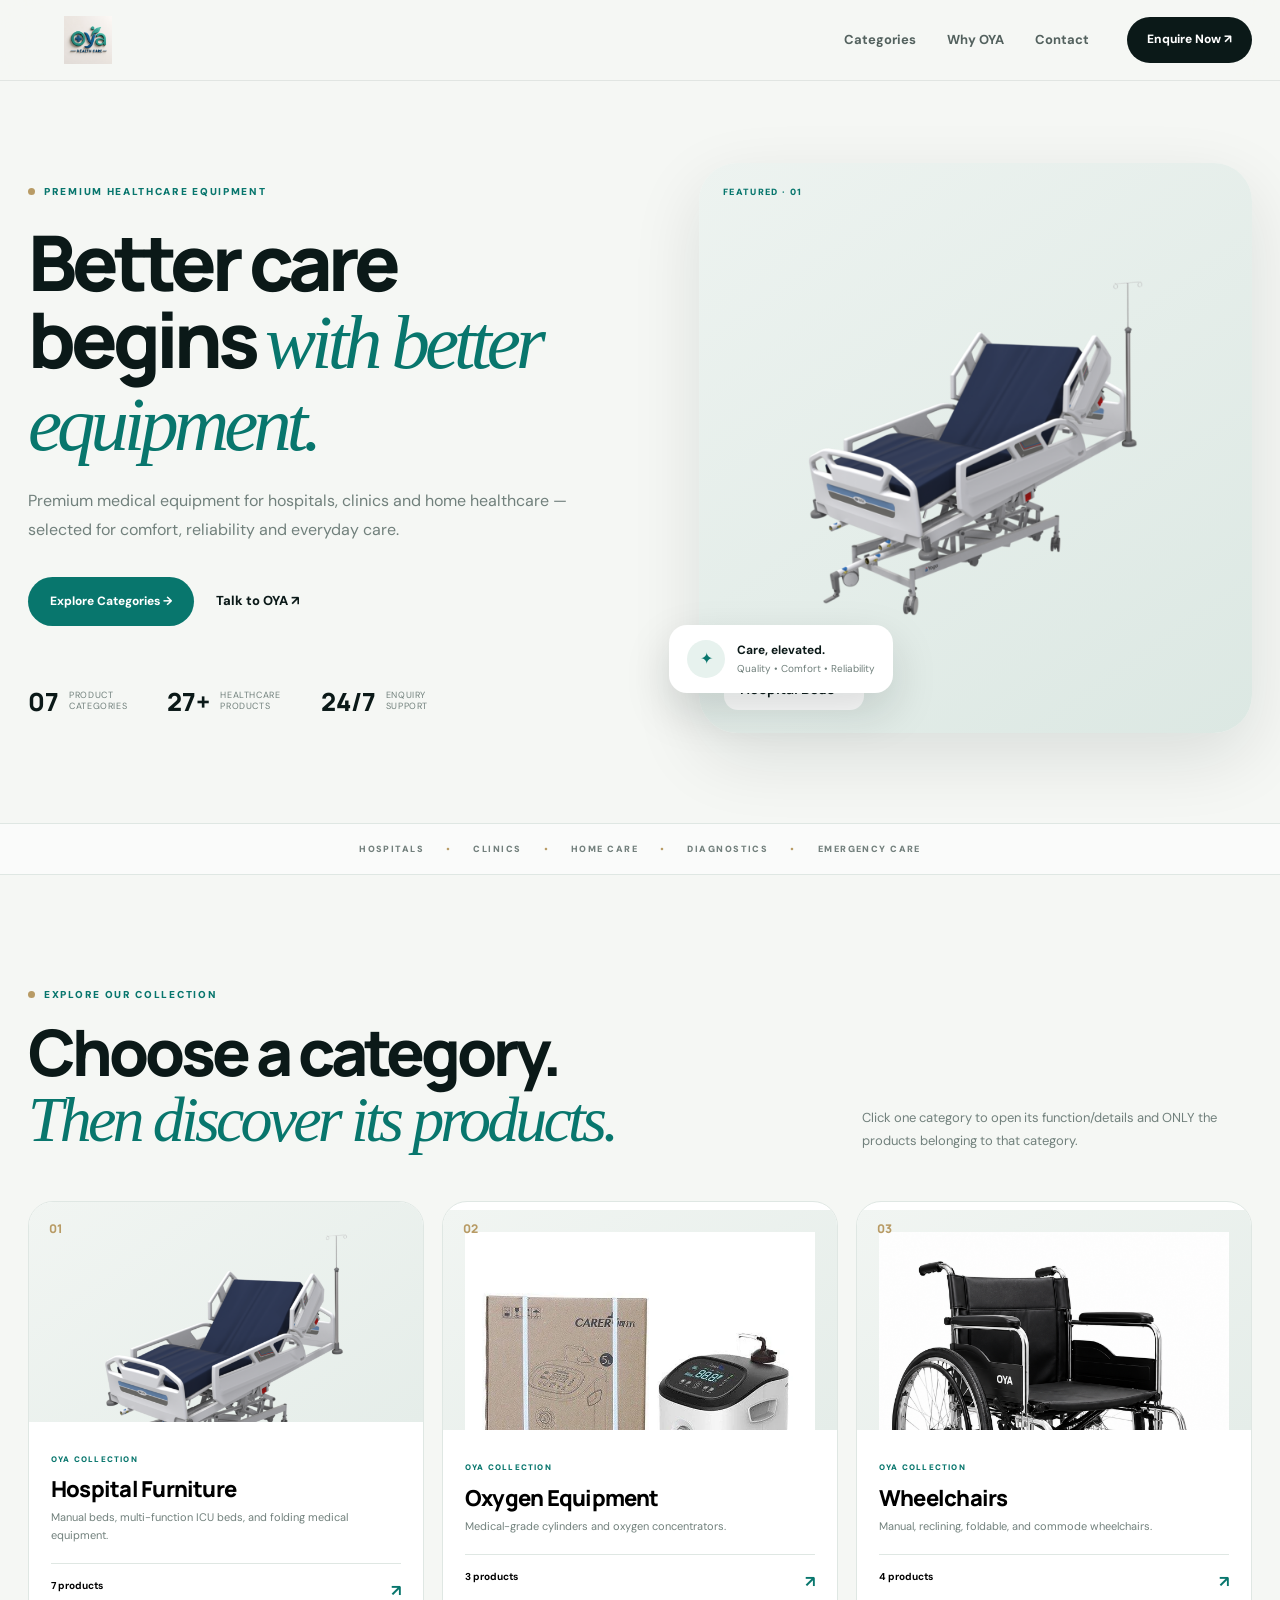
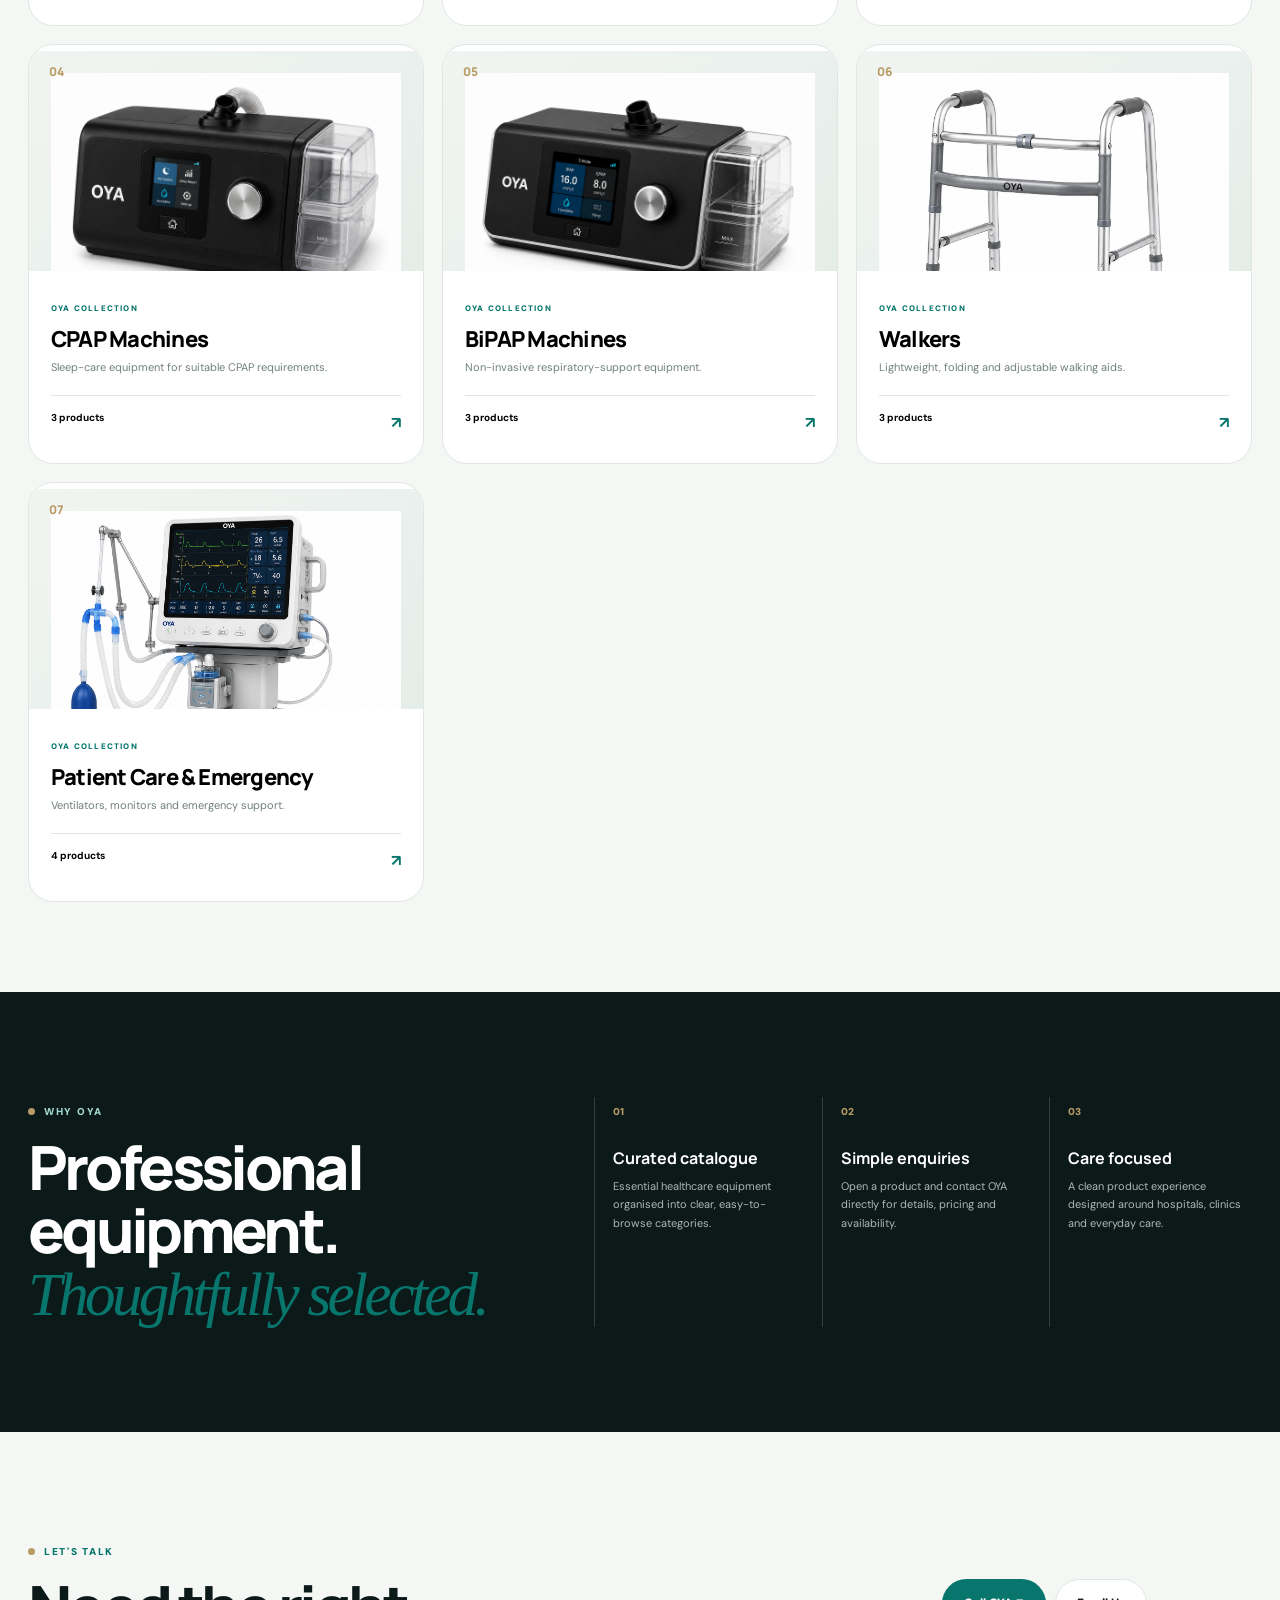
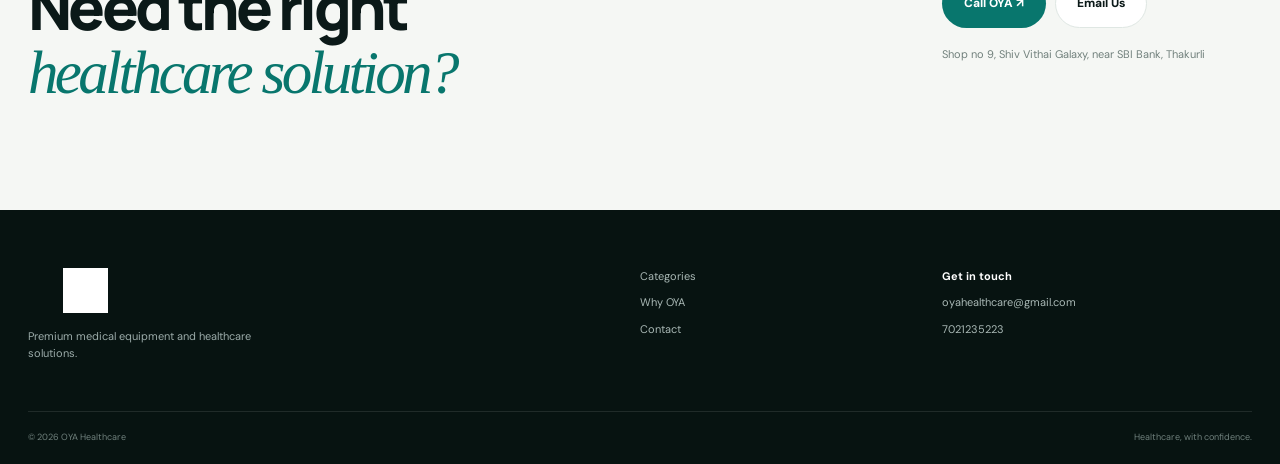
==== catlogue web/index.html @ 849e1724 "Add files via upload" ====
<!DOCTYPE html>
<html lang="en">
<head>
<meta charset="UTF-8">
<meta name="viewport" content="width=device-width, initial-scale=1.0">
<title>OYA Healthcare | Premium Healthcare Equipment</title>
<link rel="preconnect" href="https://fonts.googleapis.com">
<link rel="preconnect" href="https://fonts.gstatic.com" crossorigin>
<link href="https://fonts.googleapis.com/css2?family=DM+Sans:wght@400;500;600;700&family=Manrope:wght@500;600;700;800&display=swap" rel="stylesheet">
<link rel="stylesheet" href="style.css">
</head>
<body>

<header class="site-header">
  <div class="nav-wrap">
    <a href="#top" class="brand"><img src="images/logo (2).png" alt="OYA Healthcare"></a>
    <nav class="nav-links">
      <a href="#categories">Categories</a>
      <a href="#about">Why OYA</a>
      <a href="#contact">Contact</a>
    </nav>
    <a href="#contact" class="nav-cta">Enquire Now ↗</a>
    <button class="menu-btn" type="button" aria-label="Open menu">☰</button>
  </div>
</header>

<main id="top">

<section class="hero">
  <div class="hero-copy">
    <span class="eyebrow"><i></i> PREMIUM HEALTHCARE EQUIPMENT</span>
    <h1>Better care begins <em>with better equipment.</em></h1>
    <p>Premium medical equipment for hospitals, clinics and home healthcare — selected for comfort, reliability and everyday care.</p>
    <div class="hero-actions">
      <a href="#categories" class="primary-btn">Explore Categories →</a>
      <a href="#contact" class="text-btn">Talk to OYA ↗</a>
    </div>
    <div class="hero-stats">
      <div><strong>07</strong><span>Product<br>categories</span></div>
      <div><strong>27+</strong><span>Healthcare<br>products</span></div>
      <div><strong>24/7</strong><span>Enquiry<br>support</span></div>
    </div>
  </div>

  <div class="hero-visual">
    <div class="hero-image-frame">
      <span class="hero-label">FEATURED · 01</span>
      <img src="images/hospitalbed.webp" alt="Hospital Bed">
      <div class="hero-caption"><small>FEATURED COLLECTION</small><strong>Hospital Beds</strong></div>
    </div>
    <div class="floating-card"><span>✦</span><div><strong>Care, elevated.</strong><small>Quality • Comfort • Reliability</small></div></div>
  </div>
</section>

<section class="category-strip">
  <span>HOSPITALS</span><i>•</i><span>CLINICS</span><i>•</i><span>HOME CARE</span><i>•</i><span>DIAGNOSTICS</span><i>•</i><span>EMERGENCY CARE</span>
</section>

<section class="catalogue" id="categories">
  <div class="section-heading">
    <div>
      <span class="eyebrow"><i></i> EXPLORE OUR COLLECTION</span>
      <h2>Choose a category.<br><em>Then discover its products.</em></h2>
    </div>
    <p id="categoryInstruction">Click one category to open its function/details and ONLY the products belonging to that category.</p>
  </div>

  <div class="category-grid" id="categoryGrid">
    
      <button class="category-card" type="button" data-category="hospital-furniture">
        <span class="category-number">01</span>
        <div class="category-image"><img src="images/hospitalbed.webp" alt="Hospital Furniture"></div>
        <div class="category-body">
          <span>OYA COLLECTION</span>
          <h3>Hospital Furniture</h3>
          <p>Manual beds, multi-function ICU beds,
                and folding medical equipment.</p>
          <strong>7 products <b>↗</b></strong>
        </div>
      </button>
    
      <button class="category-card" type="button" data-category="oxygen-equipment">
        <span class="category-number">02</span>
        <div class="category-image"><img src="images/concentrator.webp" alt="Oxygen Equipment"></div>
        <div class="category-body">
          <span>OYA COLLECTION</span>
          <h3>Oxygen Equipment</h3>
          <p>Medical-grade cylinders and
                oxygen concentrators.</p>
          <strong>3 products <b>↗</b></strong>
        </div>
      </button>
    
      <button class="category-card" type="button" data-category="wheelchairs">
        <span class="category-number">03</span>
        <div class="category-image"><img src="images/w1.png" alt="Wheelchairs"></div>
        <div class="category-body">
          <span>OYA COLLECTION</span>
          <h3>Wheelchairs</h3>
          <p>Manual, reclining, foldable,
                and commode wheelchairs.</p>
          <strong>4 products <b>↗</b></strong>
        </div>
      </button>
    
      <button class="category-card" type="button" data-category="cpap-machines">
        <span class="category-number">04</span>
        <div class="category-image"><img src="images/c1.png" alt="CPAP Machines"></div>
        <div class="category-body">
          <span>OYA COLLECTION</span>
          <h3>CPAP Machines</h3>
          <p>Sleep-care equipment for
                suitable CPAP requirements.</p>
          <strong>3 products <b>↗</b></strong>
        </div>
      </button>
    
      <button class="category-card" type="button" data-category="bipap-machines">
        <span class="category-number">05</span>
        <div class="category-image"><img src="images/b1.png" alt="BiPAP Machines"></div>
        <div class="category-body">
          <span>OYA COLLECTION</span>
          <h3>BiPAP Machines</h3>
          <p>Non-invasive respiratory-support
                equipment.</p>
          <strong>3 products <b>↗</b></strong>
        </div>
      </button>
    
      <button class="category-card" type="button" data-category="walkers">
        <span class="category-number">06</span>
        <div class="category-image"><img src="images/wl1.png" alt="Walkers"></div>
        <div class="category-body">
          <span>OYA COLLECTION</span>
          <h3>Walkers</h3>
          <p>Lightweight, folding and
                adjustable walking aids.</p>
          <strong>3 products <b>↗</b></strong>
        </div>
      </button>
    
      <button class="category-card" type="button" data-category="patient-care">
        <span class="category-number">07</span>
        <div class="category-image"><img src="images/venti.png" alt="Patient Care & Emergency"></div>
        <div class="category-body">
          <span>OYA COLLECTION</span>
          <h3>Patient Care & Emergency</h3>
          <p>Ventilators, monitors and
                emergency support.</p>
          <strong>4 products <b>↗</b></strong>
        </div>
      </button>
    
  </div>
</section>

<section class="products-section" id="products">
  <div class="selected-header">
    <div>
      <span class="eyebrow"><i></i> SELECTED CATEGORY</span>
      <h2 id="selectedTitle">Category</h2>
      <p id="selectedDescription">Category description.</p>
    </div>
    <button id="backCategories" class="back-categories" type="button">← All Categories</button>
  </div>

  <div class="products-heading">
    <span>PRODUCTS IN THIS CATEGORY</span>
    <small id="productCount"></small>
  </div>

  <div id="productArea">
    <section class="category-block" id="hospital-furniture">
<div class="category-header">
<div class="category-number">
            01
        </div>
<div class="category-copy">
<span>
                HOSPITAL FURNITURE
            </span>
<h3>
                Hospital Furniture
            </h3>
<p>
                Manual beds, multi-function ICU beds,
                and folding medical equipment.
            </p>
</div>
<div class="category-image">
<img alt="Hospital Furniture" src="images/hospitalbed.webp"/>
</div>
</div>
<div class="product-grid">
<!-- Manual Hospital Bed -->
<article class="product-card product-clickable" role="button" tabindex="0">
<div class="product-image">
<img alt="Manual Hospital Bed" src="images/hospitalbed.webp"/>
</div>
<div class="product-info">
<span>
                    Hospital Furniture
                </span>
<h4>
                    Manual Hospital Bed
                </h4>
</div>
</article>
<!-- Semi Fowler -->
<article class="product-card product-clickable" role="button" tabindex="0">
<div class="product-image">
<img alt="Semi-Fowler Bed" src="images/semi bed.png"/>
</div>
<div class="product-info">
<span>
                    Hospital Furniture
                </span>
<h4>
                    Semi-Fowler Bed
                </h4>
</div>
</article>
<!-- Fowler -->
<article class="product-card product-clickable" role="button" tabindex="0">
<div class="product-image">
<img alt="Fowler Hospital Bed" src="images/fowlerbed.png"/>
</div>
<div class="product-info">
<span>
                    Hospital Furniture
                </span>
<h4>
                    Fowler Hospital Bed
                </h4>
</div>
</article>
<!-- 2 Function -->
<article class="product-card product-clickable" role="button" tabindex="0">
<div class="product-image">
<img alt="2 Function Hospital Bed" src="images/2fbed.png"/>
</div>
<div class="product-info">
<span>
                    Hospital Furniture
                </span>
<h4>
                    2-Function Hospital Bed
                </h4>
</div>
</article>
<!-- 3 Function -->
<article class="product-card product-clickable" role="button" tabindex="0">
<div class="product-image">
<img alt="3 Function Hospital Bed" src="images/3fbed.png"/>
</div>
<div class="product-info">
<span>
                    Hospital Furniture
                </span>
<h4>
                    3-Function Hospital Bed
                </h4>
</div>
</article>
<!-- 4 Function -->
<article class="product-card product-clickable" role="button" tabindex="0">
<div class="product-image">
<img alt="4 Function Hospital Bed" src="images/4fbed.png"/>
</div>
<div class="product-info">
<span>
                    Hospital Furniture
                </span>
<h4>
                    4-Function Hospital Bed
                </h4>
</div>
</article>
<!-- Folding -->
<article class="product-card product-clickable" role="button" tabindex="0">
<div class="product-image">
<img alt="Folding Hospital Bed" src="images/foldingbed.png"/>
</div>
<div class="product-info">
<span>
                    Hospital Furniture
                </span>
<h4>
                    Folding Hospital Bed
                </h4>
</div>
</article>
</div>
</section>
<section class="category-block" id="oxygen-equipment">
<div class="category-header">
<div class="category-number">
            02
        </div>
<div class="category-copy">
<span>
                RESPIRATORY CARE
            </span>
<h3>
                Oxygen Equipment
            </h3>
<p>
                Medical-grade cylinders and
                oxygen concentrators.
            </p>
</div>
<div class="category-image">
<img alt="Oxygen Equipment" src="images/concentrator.webp"/>
</div>
</div>
<div class="product-grid">
<article class="product-card product-clickable" role="button" tabindex="0">
<div class="product-image">
<img alt="Oxygen Cylinder 5Ltr" src="images/oxy5ltr.png"/>
</div>
<div class="product-info">
<span>
                    Oxygen
                </span>
<h4>
                    Oxygen Cylinder "5Ltr"
                </h4>
</div>
</article>
<article class="product-card product-clickable" role="button" tabindex="0">
<div class="product-image">
<img alt="Oxygen Cylinder 10Ltr" src="images/oxy10ltr.png"/>
</div>
<div class="product-info">
<span>
                    Oxygen
                </span>
<h4>
                    Oxygen Cylinder "10Ltr"
                </h4>
</div>
</article>
<article class="product-card product-clickable" role="button" tabindex="0">
<div class="product-image">
<img alt="Oxygen Concentrator" src="images/concentrator.webp"/>
</div>
<div class="product-info">
<span>
                    Oxygen
                </span>
<h4>
                    Oxygen Concentrator
                </h4>
</div>
</article>
</div>
</section>
<section class="category-block" id="wheelchairs">
<div class="category-header">
<div class="category-number">
            03
        </div>
<div class="category-copy">
<span>
                MOBILITY
            </span>
<h3>
                Wheelchairs
            </h3>
<p>
                Manual, reclining, foldable,
                and commode wheelchairs.
            </p>
</div>
<div class="category-image">
<img alt="Wheelchairs" src="images/w1.png"/>
</div>
</div>
<div class="product-grid">
<article class="product-card product-clickable" role="button" tabindex="0">
<div class="product-image">
<img alt="Standard Manual Wheelchair" src="images/w1.png"/>
</div>
<div class="product-info">
<span>
                    Wheelchair
                </span>
<h4>
                    Standard Manual Wheelchair
                </h4>
</div>
</article>
<article class="product-card product-clickable" role="button" tabindex="0">
<div class="product-image">
<img alt="Folding Wheelchair" src="images/w2.png"/>
</div>
<div class="product-info">
<span>
                    Wheelchair
                </span>
<h4>
                    Folding Wheelchair
                </h4>
</div>
</article>
<article class="product-card product-clickable" role="button" tabindex="0">
<div class="product-image">
<img alt="Commode Wheelchair" src="images/w3.png"/>
</div>
<div class="product-info">
<span>
                    Wheelchair
                </span>
<h4>
                    Commode Wheelchair
                </h4>
</div>
</article>
<article class="product-card product-clickable" role="button" tabindex="0">
<div class="product-image">
<img alt="Reclining Wheelchair" src="images/w4.png"/>
</div>
<div class="product-info">
<span>
                    Wheelchair
                </span>
<h4>
                    Reclining Wheelchair
                </h4>
</div>
</article>
</div>
</section>
<section class="category-block" id="cpap-machines">
<div class="category-header">
<div class="category-number">
            04
        </div>
<div class="category-copy">
<span>
                SLEEP CARE
            </span>
<h3>
                CPAP Machines
            </h3>
<p>
                Sleep-care equipment for
                suitable CPAP requirements.
            </p>
</div>
<div class="category-image">
<img alt="CPAP Machines" src="images/c1.png"/>
</div>
</div>
<div class="product-grid">
<article class="product-card product-clickable" role="button" tabindex="0">
<div class="product-image">
<img alt="Standard CPAP Machine" src="images/c1.png"/>
</div>
<div class="product-info">
<span>
                    CPAP
                </span>
<h4>
                    Standard CPAP Machine
                </h4>
</div>
</article>
<article class="product-card product-clickable" role="button" tabindex="0">
<div class="product-image">
<img alt="Auto CPAP Machine" src="images/c2.png"/>
</div>
<div class="product-info">
<span>
                    CPAP
                </span>
<h4>
                    Auto CPAP (APAP) Machine
                </h4>
</div>
</article>
<article class="product-card product-clickable" role="button" tabindex="0">
<div class="product-image">
<img alt="Portable CPAP Machine" src="images/c3.png"/>
</div>
<div class="product-info">
<span>
                    CPAP
                </span>
<h4>
                    Portable CPAP Machine
                </h4>
</div>
</article>
</div>
</section>
<section class="category-block" id="bipap-machines">
<div class="category-header">
<div class="category-number">
            05
        </div>
<div class="category-copy">
<span>
                RESPIRATORY SUPPORT
            </span>
<h3>
                BiPAP Machines
            </h3>
<p>
                Non-invasive respiratory-support
                equipment.
            </p>
</div>
<div class="category-image">
<img alt="BiPAP Machines" src="images/b1.png"/>
</div>
</div>
<div class="product-grid">
<article class="product-card product-clickable" role="button" tabindex="0">
<div class="product-image">
<img alt="Standard BiPAP Machine" src="images/b1.png"/>
</div>
<div class="product-info">
<span>
                    BiPAP
                </span>
<h4>
                    Standard BiPAP Machine
                </h4>
</div>
</article>
<article class="product-card product-clickable" role="button" tabindex="0">
<div class="product-image">
<img alt="Portable BiPAP Machine" src="images/b2.png"/>
</div>
<div class="product-info">
<span>
                    BiPAP
                </span>
<h4>
                    Portable BiPAP Machine
                </h4>
</div>
</article>
<article class="product-card product-clickable" role="button" tabindex="0">
<div class="product-image">
<img alt="Auto BiPAP Machine" src="images/b1.png"/>
</div>
<div class="product-info">
<span>
                    BiPAP
                </span>
<h4>
                    Auto BiPAP Machine
                </h4>
</div>
</article>
</div>
</section>
<section class="category-block" id="walkers">
<div class="category-header">
<div class="category-number">
            06
        </div>
<div class="category-copy">
<span>
                MOBILITY AIDS
            </span>
<h3>
                Walkers
            </h3>
<p>
                Lightweight, folding and
                adjustable walking aids.
            </p>
</div>
<div class="category-image">
<img alt="Walkers" src="images/wl1.png"/>
</div>
</div>
<div class="product-grid">
<article class="product-card product-clickable" role="button" tabindex="0">
<div class="product-image">
<img alt="Standard Walker" src="images/wl1.png"/>
</div>
<div class="product-info">
<span>
                    Mobility Aids
                </span>
<h4>
                    Standard Walker
                </h4>
</div>
</article>
<article class="product-card product-clickable" role="button" tabindex="0">
<div class="product-image">
<img alt="Folding Walker" src="images/wl2.png"/>
</div>
<div class="product-info">
<span>
                    Mobility Aids
                </span>
<h4>
                    Folding Walker
                </h4>
</div>
</article>
<article class="product-card product-clickable" role="button" tabindex="0">
<div class="product-image">
<img alt="Adjustable Walker" src="images/wl3.png"/>
</div>
<div class="product-info">
<span>
                    Mobility Aids
                </span>
<h4>
                    Adjustable Walker
                </h4>
</div>
</article>
</div>
</section>
<section class="category-block" id="patient-care">
<div class="category-header">
<div class="category-number">
            07
        </div>
<div class="category-copy">
<span>
                CRITICAL &amp; EMERGENCY CARE
            </span>
<h3>
                Patient Care &amp; Emergency
            </h3>
<p>
                Ventilators, monitors and
                emergency support.
            </p>
</div>
<div class="category-image">
<img alt="Patient Care" src="images/venti.png"/>
</div>
</div>
<div class="product-grid">
<article class="product-card product-clickable" role="button" tabindex="0">
<div class="product-image">
<img alt="ICU Ventilator" src="images/venti.png"/>
</div>
<div class="product-info">
<span>
                    Critical Care
                </span>
<h4>
                    ICU Ventilator
                </h4>
</div>
</article>
<article class="product-card product-clickable" role="button" tabindex="0">
<div class="product-image">
<img alt="Patient Monitor" src="images/pm.png"/>
</div>
<div class="product-info">
<span>
                    Monitoring
                </span>
<h4>
                    Patient Monitor
                </h4>
</div>
</article>
<article class="product-card product-clickable" role="button" tabindex="0">
<div class="product-image">
<img alt="Pulse Oximeter" src="images/pu.png"/>
</div>
<div class="product-info">
<span>
                    Diagnostics
                </span>
<h4>
                    Pulse Oximeter
                </h4>
</div>
</article>
<article class="product-card product-clickable" role="button" tabindex="0">
<div class="product-image">
<img alt="Ambulance Service" src="images/amb.png"/>
</div>
<div class="product-info">
<span>
                    Emergency
                </span>
<h4>
                    Ambulance Service (24/7)
                </h4>
</div>
</article>
</div>
</section>
  </div>
</section>

<section class="trust-section" id="about">
  <div>
    <span class="eyebrow"><i></i> WHY OYA</span>
    <h2>Professional equipment.<br><em>Thoughtfully selected.</em></h2>
  </div>
  <div class="trust-grid">
    <div><span>01</span><h3>Curated catalogue</h3><p>Essential healthcare equipment organised into clear, easy-to-browse categories.</p></div>
    <div><span>02</span><h3>Simple enquiries</h3><p>Open a product and contact OYA directly for details, pricing and availability.</p></div>
    <div><span>03</span><h3>Care focused</h3><p>A clean product experience designed around hospitals, clinics and everyday care.</p></div>
  </div>
</section>

<section class="contact-banner" id="contact">
  <div>
    <span class="eyebrow"><i></i> LET'S TALK</span>
    <h2>Need the right<br><em>healthcare solution?</em></h2>
  </div>
  <div class="contact-actions">
    <a href="tel:7021235223" class="primary-btn">Call OYA ↗</a>
    <a href="mailto:oyahealthcare@gmail.com" class="secondary-btn">Email Us</a>
    <p>Shop no 9, Shiv Vithai Galaxy, near SBI Bank, Thakurli</p>
  </div>
</section>

</main>


<!-- CATEGORY POPUP -->
<div class="category-modal" id="categoryModal" aria-hidden="true">
  <div class="category-modal-box">
    <button class="category-modal-close" id="categoryModalClose" type="button" aria-label="Close">×</button>
    <div class="category-modal-header">
      <span class="eyebrow"><i></i> OYA COLLECTION</span>
      <h2 id="categoryModalTitle">Category</h2>
      <p id="categoryModalDescription">Explore our products.</p>
    </div>
    <div class="category-modal-products" id="categoryModalProducts"></div>
    <div class="category-modal-footer">
      <button id="categoryModalBack" type="button">← Back to Categories</button>
    </div>
  </div>
</div>

<div class="product-modal" id="productModal" aria-hidden="true">
  <div class="modal-box">
    <button class="modal-close" id="modalClose" type="button" aria-label="Close">×</button>
    <div class="modal-grid">
      <div class="modal-image"><img id="modalImage" src="" alt=""></div>
      <div class="modal-details">
        <span id="modalCategory"></span>
        <h2 id="modalTitle"></h2>
        <p id="modalDescription"></p>
        <div class="modal-features">
          <div>✓ Quality healthcare equipment</div>
          <div>✓ Suitable for professional & home care</div>
          <div>✓ Contact OYA for pricing & availability</div>
        </div>
        <div class="modal-actions">
          <a href="tel:7021235223" class="modal-enquiry">Enquire Now ↗</a>
          <a id="whatsappBtn" href="#" target="_blank" rel="noopener" class="modal-whatsapp">WhatsApp</a>
        </div>
      </div>
    </div>
  </div>
</div>

<footer class="footer">
  <div class="footer-top">
    <div class="footer-brand">
      <img src="images/logo (2).png" alt="OYA Healthcare">
      <p>Premium medical equipment and healthcare solutions.</p>
    </div>
    <div class="footer-links"><a href="#categories">Categories</a><a href="#about">Why OYA</a><a href="#contact">Contact</a></div>
    <div class="footer-contact"><strong>Get in touch</strong><a href="mailto:oyahealthcare@gmail.com">oyahealthcare@gmail.com</a><a href="tel:7021235223">7021235223</a></div>
  </div>
  <div class="footer-bottom"><span>© 2026 OYA Healthcare</span><span>Healthcare, with confidence.</span></div>
</footer>

<script src="script.js"></script>
</body>
</html>
---- catlogue web/style.css ----
/* =========================================================
   OYA HEALTHCARE — PREMIUM WEBSITE
   TWO-LEVEL CATEGORY POPUP
   EXISTING IMAGE FILENAMES PRESERVED
========================================================= */


/* =========================================================
   ROOT
========================================================= */

:root{
  --ink:#0b1918;
  --muted:#71807c;
  --cream:#f5f7f4;
  --white:#fff;
  --line:#dfe7e3;
  --green:#08766d;
  --green2:#04564f;
  --mint:#e7f2ee;
  --gold:#b89b65;
  --shadow:0 24px 70px rgba(11,25,24,.11);
}


/* =========================================================
   RESET
========================================================= */

*{
  margin:0;
  padding:0;
  box-sizing:border-box;
}

html{
  scroll-behavior:smooth;
}

body{
  background:var(--cream);
  color:var(--ink);
  font-family:"DM Sans",Arial,sans-serif;
  line-height:1.6;
  overflow-x:hidden;
}

body.modal-open{
  overflow:hidden;
}

a{
  text-decoration:none;
  color:inherit;
}

button{
  font:inherit;
}

img{
  display:block;
  max-width:100%;
}


/* =========================================================
   NAVIGATION
========================================================= */

.site-header{
  position:sticky;
  top:0;
  z-index:1000;
  background:rgba(245,247,244,.92);
  backdrop-filter:blur(18px);
  border-bottom:1px solid rgba(11,25,24,.08);
}

.nav-wrap{
  max-width:1280px;
  height:80px;
  margin:auto;
  padding:0 28px;
  display:flex;
  align-items:center;
  gap:38px;
}

.brand img{
  width:120px;
  height:48px;
  object-fit:contain;
}

.nav-links{
  display:flex;
  gap:31px;
  margin-left:auto;
}

.nav-links a{
  font-size:13px;
  font-weight:700;
  color:#53615e;
  transition:.2s;
}

.nav-links a:hover{
  color:var(--green);
}

.nav-cta{
  padding:13px 20px;
  border-radius:999px;
  background:var(--ink);
  color:#fff;
  font-size:12px;
  font-weight:800;
}

.menu-btn{
  display:none;
  border:0;
  background:none;
  font-size:25px;
  cursor:pointer;
}


/* =========================================================
   COMMON
========================================================= */

.eyebrow{
  display:inline-flex;
  align-items:center;
  gap:9px;
  color:var(--green);
  font-size:10px;
  font-weight:900;
  letter-spacing:.17em;
}

.eyebrow i{
  width:7px;
  height:7px;
  border-radius:50%;
  background:var(--gold);
}


/* =========================================================
   HERO
========================================================= */

.hero{
  max-width:1280px;
  min-height:700px;
  margin:auto;
  padding:82px 28px 90px;
  display:grid;
  grid-template-columns:1fr .92fr;
  gap:70px;
  align-items:center;
}

.hero h1{
  font:800 clamp(50px,6vw,80px)/1.01 Manrope;
  letter-spacing:-.065em;
  margin:20px 0 24px;
  max-width:720px;
}

.hero h1 em,
.section-heading h2 em,
.trust-section h2 em,
.contact-banner h2 em{
  font-family:Georgia,serif;
  color:var(--green);
  font-weight:400;
}

.hero-copy>p{
  max-width:570px;
  color:var(--muted);
  font-size:16px;
  line-height:1.8;
}

.hero-actions{
  display:flex;
  gap:22px;
  align-items:center;
  margin-top:32px;
}

.primary-btn{
  display:inline-flex;
  align-items:center;
  justify-content:center;
  min-height:49px;
  padding:13px 22px;
  border-radius:999px;
  background:var(--green);
  color:#fff;
  font-size:12px;
  font-weight:800;
  transition:.25s;
}

.primary-btn:hover{
  background:var(--green2);
  transform:translateY(-2px);
}

.text-btn{
  font-size:13px;
  font-weight:800;
}

.hero-stats{
  display:flex;
  gap:40px;
  margin-top:58px;
}

.hero-stats div{
  display:flex;
  gap:10px;
  align-items:center;
}

.hero-stats strong{
  font:800 25px Manrope;
}

.hero-stats span{
  font-size:9px;
  line-height:1.25;
  color:var(--muted);
  text-transform:uppercase;
  letter-spacing:.07em;
}

.hero-visual{
  position:relative;
}

.hero-image-frame{
  height:570px;
  border-radius:38px;
  overflow:hidden;
  background:linear-gradient(145deg,#edf3f0,#dce8e3);
  box-shadow:var(--shadow);
  position:relative;
}

.hero-image-frame img{
  width:100%;
  height:100%;
  object-fit:contain;
  padding:35px;
}

.hero-label{
  position:absolute;
  top:22px;
  left:24px;
  z-index:2;
  color:var(--green);
  font-size:9px;
  font-weight:900;
  letter-spacing:.15em;
}

.hero-caption{
  position:absolute;
  bottom:23px;
  left:25px;
  background:rgba(255,255,255,.92);
  padding:12px 16px;
  border-radius:14px;
}

.hero-caption small,
.hero-caption strong{
  display:block;
}

.hero-caption small{
  font-size:8px;
  color:var(--muted);
  letter-spacing:.12em;
}

.hero-caption strong{
  font:700 14px Manrope;
}

.floating-card{
  position:absolute;
  left:-30px;
  bottom:40px;
  display:flex;
  align-items:center;
  gap:12px;
  background:#fff;
  padding:15px 18px;
  border-radius:18px;
  box-shadow:0 18px 45px rgba(11,25,24,.15);
}

.floating-card>span{
  width:38px;
  height:38px;
  display:grid;
  place-items:center;
  border-radius:50%;
  background:var(--mint);
  color:var(--green);
}

.floating-card strong,
.floating-card small{
  display:block;
}

.floating-card strong{
  font-size:12px;
}

.floating-card small{
  font-size:10px;
  color:var(--muted);
}


/* =========================================================
   CATEGORY STRIP
========================================================= */

.category-strip{
  border-top:1px solid var(--line);
  border-bottom:1px solid var(--line);
  padding:18px 28px;
  display:flex;
  justify-content:center;
  gap:22px;
  background:rgba(255,255,255,.55);
  color:#73807d;
  font-size:9px;
  font-weight:900;
  letter-spacing:.16em;
}

.category-strip i{
  color:var(--gold);
}


/* =========================================================
   CATEGORY SECTION
========================================================= */

.catalogue{
  max-width:1280px;
  margin:auto;
  padding:105px 28px 90px;
}

.section-heading{
  display:flex;
  align-items:flex-end;
  justify-content:space-between;
  gap:50px;
  margin-bottom:48px;
}

.section-heading h2{
  font:800 clamp(42px,5vw,64px)/1.02 Manrope;
  letter-spacing:-.06em;
  margin-top:13px;
}

.section-heading>p{
  max-width:390px;
  color:var(--muted);
  font-size:13px;
  line-height:1.75;
}


/* =========================================================
   CATEGORY CARDS
========================================================= */

.category-grid{
  display:grid;
  grid-template-columns:repeat(3,1fr);
  gap:18px;
}

.category-card{
  position:relative;
  overflow:hidden;
  min-height:420px;
  padding:0;
  border:1px solid var(--line);
  background:#fff;
  border-radius:25px;
  text-align:left;
  cursor:pointer;
  transition:.3s;
}

.category-card:hover{
  transform:translateY(-8px);
  box-shadow:0 25px 55px rgba(11,25,24,.12);
  border-color:rgba(8,118,109,.25);
}

.category-number{
  position:absolute;
  z-index:2;
  top:18px;
  left:20px;
  color:var(--gold);
  font:800 12px Manrope;
}

.category-image{
  height:220px;
  background:linear-gradient(145deg,#f1f5f2,#e5ede9);
  display:grid;
  place-items:center;
  overflow:hidden;
}

.category-image img{
  width:100%;
  height:100%;
  object-fit:contain;
  padding:22px;
}

.category-body{
  padding:22px;
}

.category-body>span{
  font-size:8px;
  color:var(--green);
  font-weight:900;
  letter-spacing:.15em;
}

.category-body h3{
  font:800 22px/1.15 Manrope;
  letter-spacing:-.035em;
  margin:8px 0 7px;
}

.category-body p{
  font-size:11px;
  color:var(--muted);
  line-height:1.6;
}

.category-body strong{
  display:flex;
  justify-content:space-between;
  margin-top:18px;
  padding-top:14px;
  border-top:1px solid var(--line);
  font-size:10px;
}

.category-body strong b{
  color:var(--green);
  font-size:16px;
}


/* =========================================================
   OLD CATEGORY FILTER RULES REMOVED
   CATEGORY CARDS STAY VISIBLE
========================================================= */


/* =========================================================
   OLD PRODUCT SECTION
   KEPT FOR COMPATIBILITY
========================================================= */

.products-section{
  max-width:1280px;
  margin:auto;
  padding:0 28px 110px;
  display:none;
}

.products-section.category-mode{
  display:block;
}

.selected-header{
  display:flex;
  align-items:flex-end;
  justify-content:space-between;
  gap:30px;
  padding-bottom:32px;
  border-bottom:1px solid var(--line);
  margin-bottom:20px;
}

.selected-header h2{
  font:800 clamp(36px,4vw,54px)/1.05 Manrope;
  letter-spacing:-.055em;
  margin:9px 0 6px;
}

.selected-header p{
  font-size:13px;
  color:var(--muted);
  max-width:650px;
}

.back-categories{
  border:1px solid var(--line);
  background:#fff;
  padding:12px 18px;
  border-radius:999px;
  font-size:11px;
  font-weight:800;
  cursor:pointer;
  white-space:nowrap;
}

.back-categories:hover{
  background:var(--ink);
  color:#fff;
}

.products-heading{
  display:flex;
  justify-content:space-between;
  align-items:center;
  margin:0 0 18px;
}

.products-heading span{
  color:var(--green);
  font-size:9px;
  font-weight:900;
  letter-spacing:.15em;
}

.products-heading small{
  color:var(--muted);
  font-size:10px;
}


/* =========================================================
   PRODUCT GRID
========================================================= */

.product-area .category-block{
  display:none;
}

.product-area .category-block.category-open{
  display:block;
}

.category-header{
  display:none;
}

.product-grid{
  display:grid;
  grid-template-columns:repeat(4,1fr);
  gap:16px;
}

.product-card{
  overflow:hidden;
  background:#fff;
  border:1px solid rgba(11,25,24,.08);
  border-radius:20px;
  cursor:pointer;
  transition:.3s;
}

.product-card:hover{
  transform:translateY(-6px);
  box-shadow:0 20px 45px rgba(11,25,24,.11);
}

.product-image{
  height:235px;
  display:grid;
  place-items:center;
  overflow:hidden;
  background:linear-gradient(145deg,#f3f6f4,#e8efeb);
  padding:15px;
}

.product-image img{
  width:100%;
  height:100%;
  object-fit:contain;
}

.product-info{
  padding:16px 17px 19px;
}

.product-info span{
  display:block;
  margin-bottom:5px;
  color:var(--green);
  font-size:8px;
  font-weight:900;
  text-transform:uppercase;
  letter-spacing:.12em;
}

.product-info h4{
  font:700 14px/1.35 Manrope;
}


/* =========================================================
   TRUST SECTION
========================================================= */

.trust-section{
  background:var(--ink);
  color:#fff;
  padding:105px max(28px,calc((100vw - 1280px)/2));
  display:grid;
  grid-template-columns:.85fr 1.15fr;
  gap:80px;
}

.trust-section .eyebrow{
  color:#a2d5cf;
}

.trust-section h2{
  font:800 clamp(42px,5vw,61px)/1.03 Manrope;
  letter-spacing:-.06em;
  margin-top:13px;
}

.trust-grid{
  display:grid;
  grid-template-columns:repeat(3,1fr);
  gap:25px;
}

.trust-grid div{
  padding-left:18px;
  border-left:1px solid rgba(255,255,255,.16);
}

.trust-grid span{
  color:var(--gold);
  font-size:10px;
  font-weight:900;
}

.trust-grid h3{
  font:700 16px Manrope;
  margin:24px 0 8px;
}

.trust-grid p{
  color:#aab9b6;
  font-size:11px;
  line-height:1.7;
}


/* =========================================================
   CONTACT
========================================================= */

.contact-banner{
  max-width:1280px;
  margin:auto;
  padding:105px 28px;
  display:flex;
  align-items:center;
  justify-content:space-between;
  gap:50px;
}

.contact-banner h2{
  font:800 clamp(42px,5vw,61px)/1.03 Manrope;
  letter-spacing:-.06em;
  margin-top:13px;
}

.contact-actions{
  min-width:310px;
}

.secondary-btn{
  display:inline-flex;
  align-items:center;
  justify-content:center;
  min-height:49px;
  padding:13px 21px;
  border-radius:999px;
  background:#fff;
  border:1px solid var(--line);
  font-size:12px;
  font-weight:800;
  margin-left:5px;
}

.contact-actions p{
  max-width:310px;
  margin-top:18px;
  color:var(--muted);
  font-size:11px;
}


/* =========================================================
   FOOTER
========================================================= */

.footer{
  background:#071311;
  color:#fff;
  padding:58px max(28px,calc((100vw - 1280px)/2)) 20px;
}

.footer-top{
  display:grid;
  grid-template-columns:1.6fr .7fr .9fr;
  gap:60px;
  padding-bottom:48px;
}

.footer-brand img{
  width:115px;
  height:45px;
  object-fit:contain;
  filter:brightness(0) invert(1);
  margin-bottom:15px;
}

.footer-brand p{
  max-width:270px;
  color:#9cacaa;
  font-size:11px;
}

.footer-links,
.footer-contact{
  display:flex;
  flex-direction:column;
  gap:9px;
  font-size:11px;
}

.footer-links a,
.footer-contact a{
  color:#aab9b6;
}

.footer-bottom{
  border-top:1px solid rgba(255,255,255,.1);
  padding-top:18px;
  display:flex;
  justify-content:space-between;
  color:#70817d;
  font-size:9px;
}


/* =========================================================
   PRODUCT DETAIL POPUP
========================================================= */

.product-modal{
  position:fixed;
  inset:0;
  z-index:6000;
  background:rgba(4,14,13,.82);
  backdrop-filter:blur(14px);
  display:none;
  align-items:center;
  justify-content:center;
  padding:25px;
}

.product-modal.active{
  display:flex;
}

.modal-box{
  width:min(900px,100%);
  max-height:90vh;
  overflow:auto;
  background:#f7f9f7;
  border-radius:30px;
  position:relative;
  box-shadow:0 40px 120px rgba(0,0,0,.35);
}

.modal-close{
  position:absolute;
  right:18px;
  top:18px;
  z-index:3;
  width:42px;
  height:42px;
  border:0;
  border-radius:50%;
  background:#fff;
  font-size:26px;
  cursor:pointer;
  transition:.25s;
}

.modal-close:hover{
  background:var(--green);
  color:#fff;
  transform:rotate(90deg);
}

.modal-grid{
  display:grid;
  grid-template-columns:1fr 1fr;
  min-height:520px;
}

.modal-image{
  background:linear-gradient(145deg,#eaf0ed,#dfe9e4);
  display:grid;
  place-items:center;
  padding:45px;
}

.modal-image img{
  width:100%;
  height:100%;
  max-height:500px;
  object-fit:contain;
}

.modal-details{
  padding:65px 45px;
  display:flex;
  flex-direction:column;
  justify-content:center;
}

.modal-details>span{
  font-size:9px;
  color:var(--green);
  font-weight:900;
  text-transform:uppercase;
  letter-spacing:.15em;
}

.modal-details h2{
  font:800 38px/1.05 Manrope;
  letter-spacing:-.045em;
  margin:10px 0 17px;
}

.modal-details>p{
  font-size:13px;
  color:var(--muted);
  line-height:1.75;
}

.modal-features{
  margin:28px 0;
  display:grid;
  gap:11px;
  font-size:11px;
}

.modal-actions{
  display:flex;
  gap:9px;
}

.modal-enquiry,
.modal-whatsapp{
  padding:13px 17px;
  border-radius:999px;
  font-size:11px;
  font-weight:800;
}

.modal-enquiry{
  background:var(--green);
  color:#fff;
}

.modal-whatsapp{
  background:#dcefe9;
  color:var(--green2);
}


/* =========================================================
   CATEGORY PRODUCTS POPUP
========================================================= */

.category-modal{
  position:fixed;
  inset:0;
  z-index:5000;

  display:none;

  align-items:center;
  justify-content:center;

  padding:24px;

  background:rgba(4,14,13,.78);

  backdrop-filter:blur(14px);
}

.category-modal.active{
  display:flex;
}


/* =========================================================
   CATEGORY POPUP BOX
========================================================= */

.category-modal-box{
  width:min(1100px,100%);

  max-height:90vh;

  overflow:auto;

  background:#f7f9f7;

  border-radius:32px;

  padding:46px;

  position:relative;

  box-shadow:
    0 40px 120px rgba(0,0,0,.35);
}


/* =========================================================
   CATEGORY POPUP CLOSE
========================================================= */

.category-modal-close{
  position:absolute;

  right:20px;
  top:20px;

  width:44px;
  height:44px;

  border:0;

  border-radius:50%;

  background:#fff;

  font-size:27px;

  cursor:pointer;

  z-index:2;

  transition:.25s;
}

.category-modal-close:hover{
  background:var(--green);
  color:#fff;
  transform:rotate(90deg);
}


/* =========================================================
   CATEGORY POPUP HEADER
========================================================= */

.category-modal-header{
  padding-right:60px;
  margin-bottom:30px;
}

.category-modal-header h2{
  font:800 clamp(35px,5vw,58px)/1.02 Manrope;

  letter-spacing:-.055em;

  margin:12px 0;
}

.category-modal-header p{
  max-width:650px;

  color:var(--muted);

  font-size:13px;

  line-height:1.75;
}


/* =========================================================
   CATEGORY POPUP PRODUCTS
========================================================= */

.category-modal-products{
  display:grid;

  grid-template-columns:
    repeat(4,1fr);

  gap:16px;
}


/* =========================================================
   POPUP PRODUCT CARD
========================================================= */

.category-popup-product{
  background:#fff;

  border:1px solid var(--line);

  border-radius:20px;

  overflow:hidden;

  cursor:pointer;

  transition:
    transform .3s,
    box-shadow .3s,
    border-color .3s;
}

.category-popup-product:hover{
  transform:translateY(-7px);

  box-shadow:
    0 22px 45px
    rgba(11,25,24,.12);

  border-color:
    rgba(8,118,109,.3);
}


/* =========================================================
   POPUP PRODUCT IMAGE
========================================================= */

.category-popup-image{
  height:205px;

  display:grid;

  place-items:center;

  padding:15px;

  background:
    linear-gradient(
      145deg,
      #f3f6f4,
      #e6efeb
    );
}

.category-popup-image img{
  width:100%;

  height:100%;

  object-fit:contain;

  transition:.35s;
}

.category-popup-product:hover
.category-popup-image img{
  transform:scale(1.07);
}


/* =========================================================
   POPUP PRODUCT INFO
========================================================= */

.category-popup-info{
  padding:16px;
}

.category-popup-info span{
  display:block;

  color:var(--green);

  font-size:8px;

  font-weight:900;

  letter-spacing:.13em;

  text-transform:uppercase;

  margin-bottom:6px;
}

.category-popup-info h4{
  font:700 14px/1.35 Manrope;
}


/* =========================================================
   CATEGORY POPUP FOOTER
========================================================= */

.category-modal-footer{
  margin-top:30px;

  padding-top:20px;

  border-top:1px solid var(--line);
}

.category-modal-footer button{
  border:1px solid var(--line);

  background:#fff;

  border-radius:999px;

  padding:12px 20px;

  font-size:11px;

  font-weight:800;

  cursor:pointer;

  transition:.25s;
}

.category-modal-footer button:hover{
  background:var(--ink);
  color:#fff;
}


/* =========================================================
   MOBILE — TABLET
========================================================= */

@media(max-width:900px){

  .hero{
    grid-template-columns:1fr;
    gap:45px;
  }

  .hero-image-frame{
    height:470px;
  }

  .floating-card{
    left:15px;
  }

  .category-grid{
    grid-template-columns:repeat(2,1fr);
  }

  .product-grid{
    grid-template-columns:repeat(2,1fr);
  }

  .trust-section{
    grid-template-columns:1fr;
    gap:45px;
  }

  .contact-banner{
    align-items:flex-start;
    flex-direction:column;
  }

  .footer-top{
    grid-template-columns:1fr 1fr;
  }

  .category-modal-products{
    grid-template-columns:repeat(2,1fr);
  }

}


/* =========================================================
   MOBILE
========================================================= */

@media(max-width:650px){

  .nav-wrap{
    height:68px;
    padding:0 18px;
  }

  .nav-links{
    display:none;

    position:absolute;

    top:68px;
    left:0;
    right:0;

    padding:16px 20px;

    background:#fff;

    border-bottom:1px solid var(--line);

    flex-direction:column;

    gap:15px;
  }

  .nav-links.open{
    display:flex;
  }

  .nav-cta{
    display:none;
  }

  .menu-btn{
    display:block;
    margin-left:auto;
  }


  .hero{
    padding:55px 18px 65px;
    min-height:auto;
  }

  .hero h1{
    font-size:49px;
  }

  .hero-stats{
    gap:20px;
    flex-wrap:wrap;
  }

  .hero-image-frame{
    height:390px;
    border-radius:28px;
  }


  .category-strip{
    justify-content:flex-start;

    white-space:nowrap;

    overflow:hidden;

    padding-left:18px;
  }


  .catalogue{
    padding:75px 18px;
  }

  .section-heading{
    display:block;
  }

  .section-heading>p{
    margin-top:22px;
  }

  .category-grid{
    grid-template-columns:1fr;
    gap:14px;
  }


  .products-section{
    padding:0 18px 75px;
  }

  .selected-header{
    align-items:flex-start;
    flex-direction:column;
  }

  .product-grid{
    grid-template-columns:1fr 1fr;
    gap:10px;
  }

  .product-image{
    height:175px;
  }

  .product-info{
    padding:13px;
  }

  .product-info h4{
    font-size:12px;
  }


  .trust-section{
    padding:75px 18px;
  }

  .trust-grid{
    grid-template-columns:1fr;
    gap:24px;
  }


  .contact-banner{
    padding:75px 18px;
  }

  .contact-actions{
    min-width:0;
  }


  .footer{
    padding:50px 18px 18px;
  }

  .footer-top{
    grid-template-columns:1fr;
    gap:35px;
  }

  .footer-bottom{
    flex-direction:column;
    gap:8px;
  }


  /* PRODUCT POPUP */

  .modal-grid{
    grid-template-columns:1fr;
  }

  .modal-image{
    height:300px;
  }

  .modal-details{
    padding:30px 24px;
  }

  .modal-details h2{
    font-size:30px;
  }


  /* CATEGORY POPUP */

  .category-modal{
    padding:12px;
  }

  .category-modal-box{
    padding:30px 18px;

    border-radius:24px;

    max-height:94vh;
  }

  .category-modal-header{
    padding-right:45px;
  }

  .category-modal-header h2{
    font-size:35px;
  }

  .category-modal-products{
    grid-template-columns:repeat(2,1fr);
    gap:10px;
  }

  .category-popup-image{
    height:150px;
  }

  .category-popup-info{
    padding:12px;
  }

  .category-popup-info h4{
    font-size:12px;
  }

}


/* =========================================================
   SMALL MOBILE
========================================================= */

@media(max-width:420px){

  .product-grid{
    grid-template-columns:1fr;
  }

  .hero h1{
    font-size:43px;
  }

  .hero-actions{
    flex-direction:column;
    align-items:flex-start;
  }

  .category-modal-products{
    grid-template-columns:1fr;
  }

}
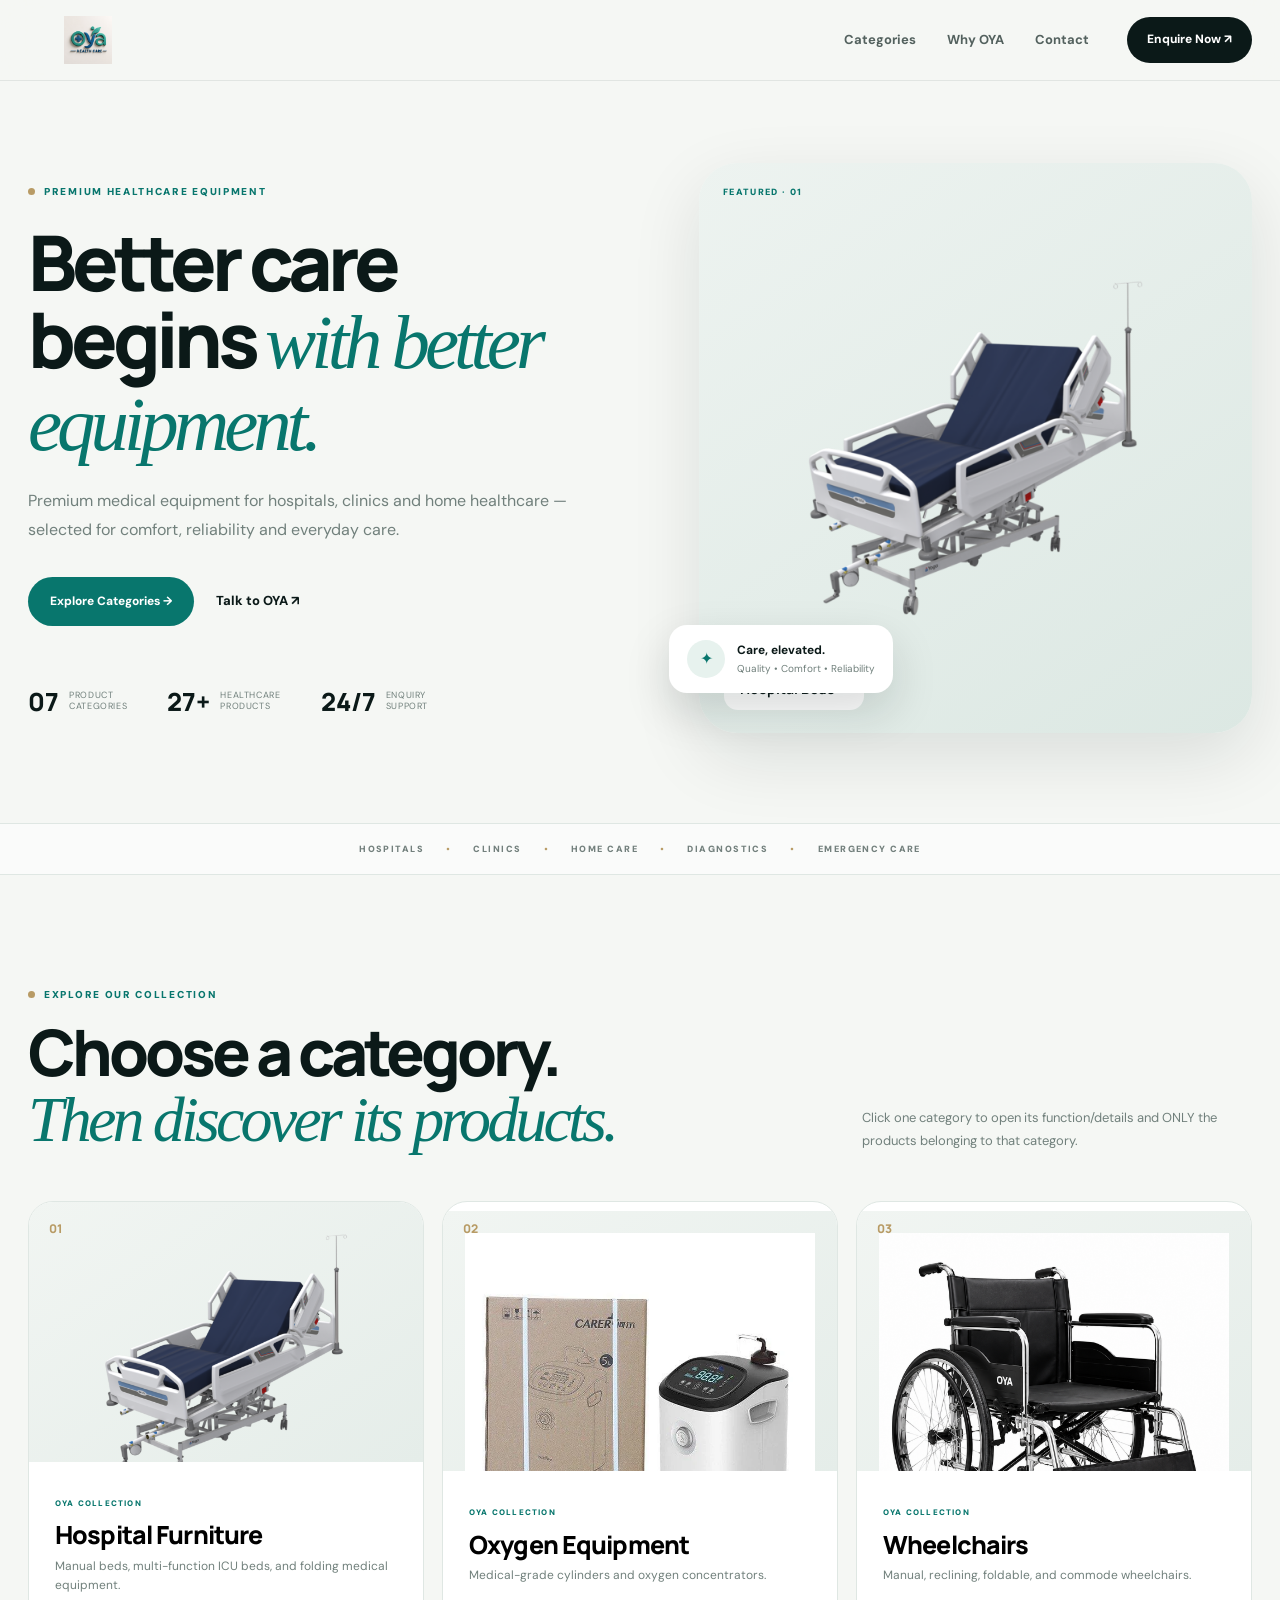
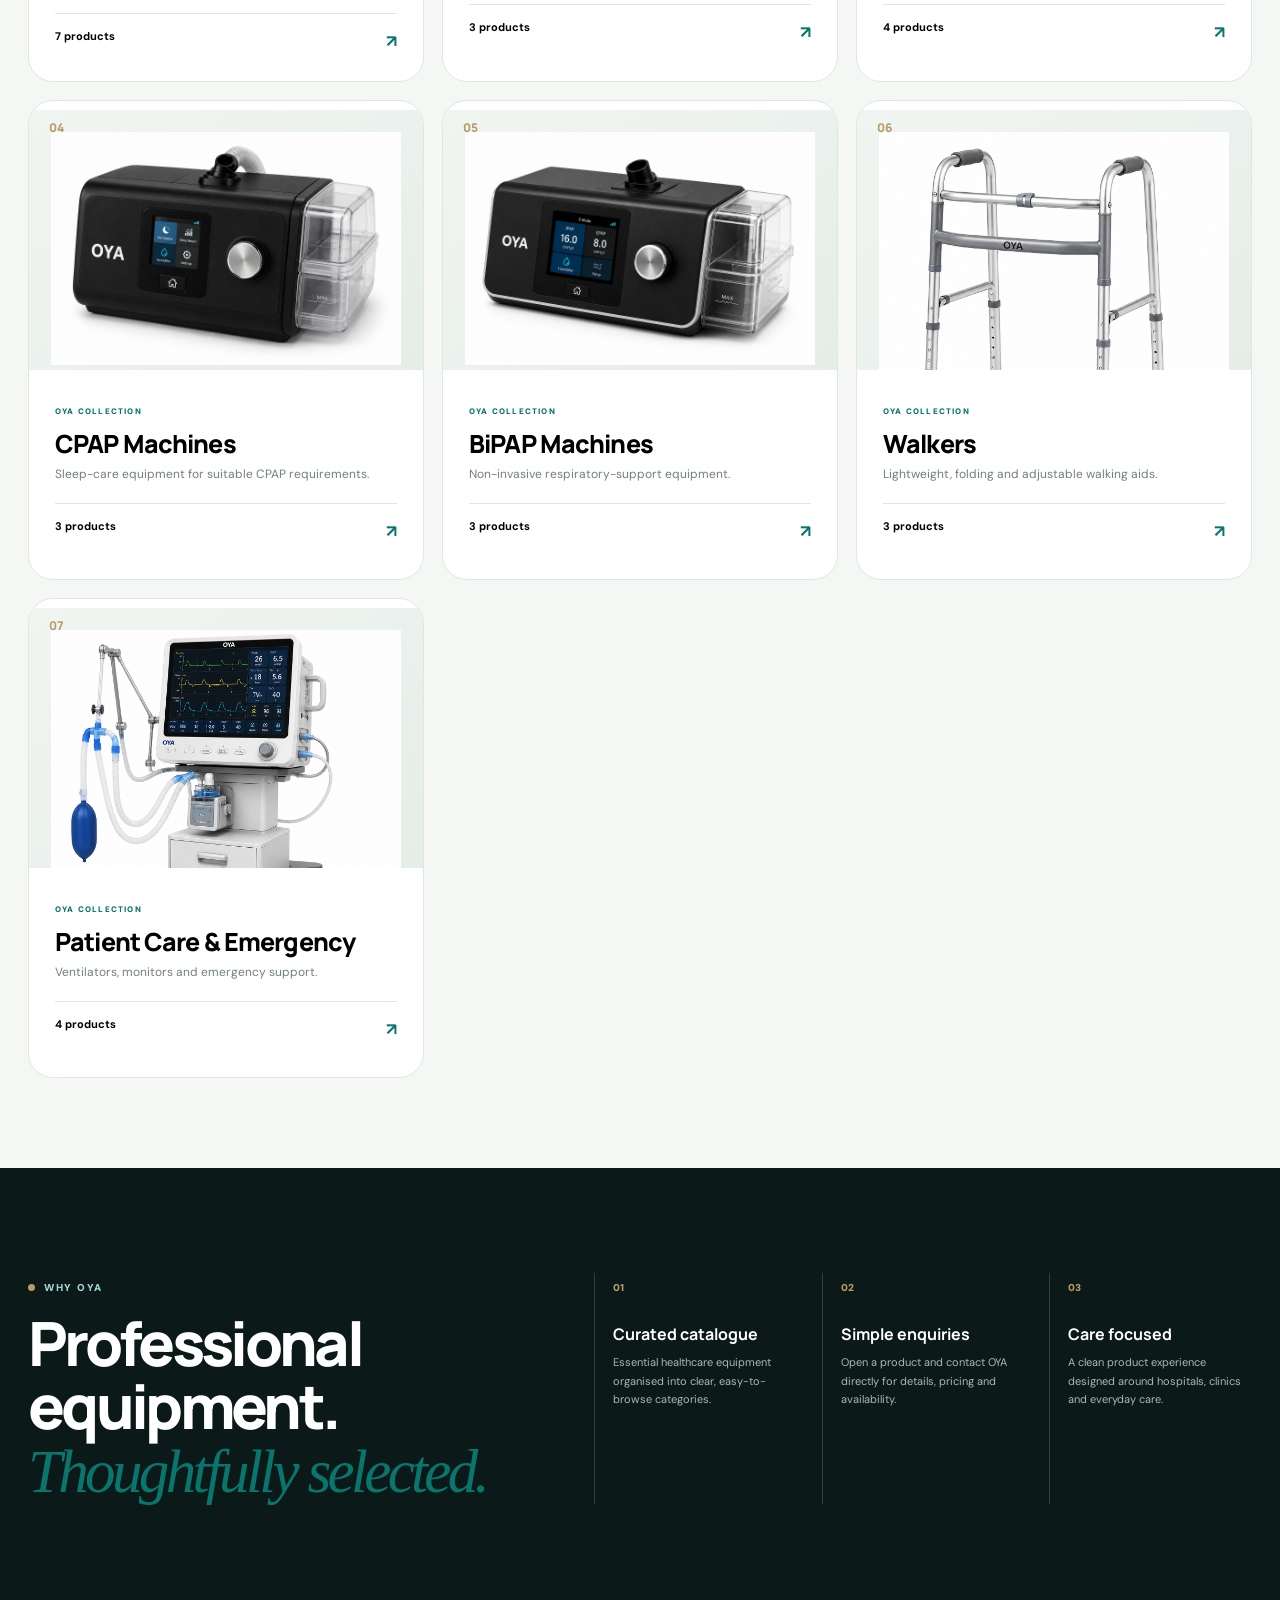
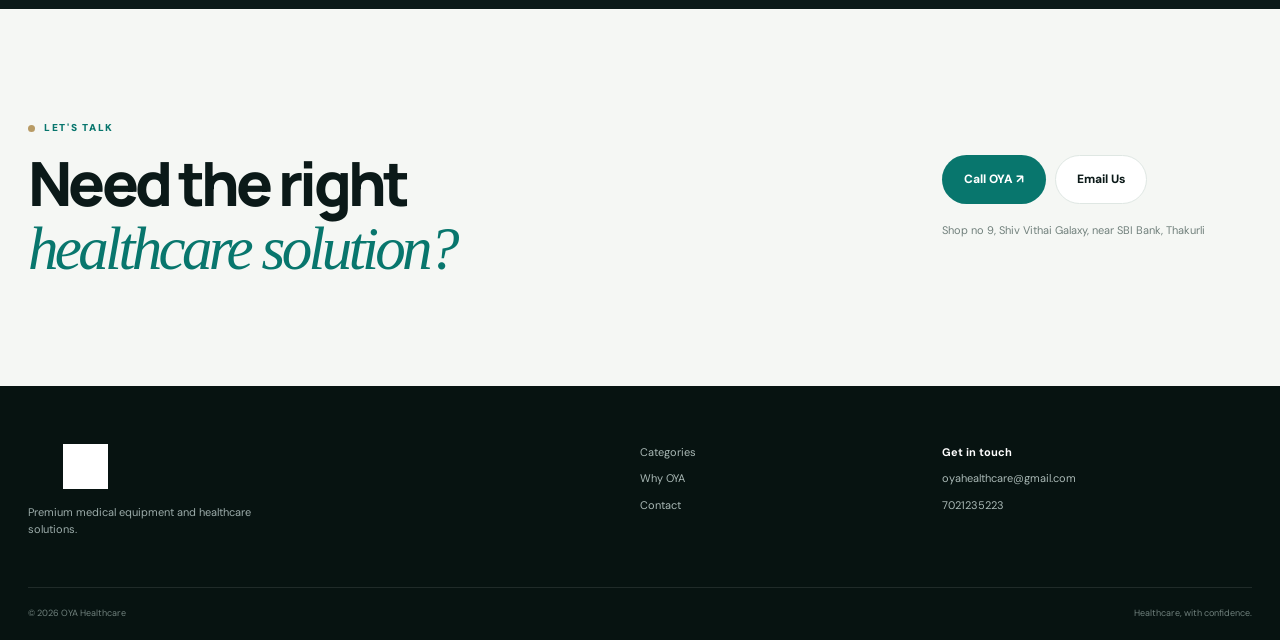
==== commit 8964ba8c: "Update index.html" ====
--- a/catlogue web/index.html
+++ b/catlogue web/index.html
@@ -7,7 +7,29 @@
 <link rel="preconnect" href="https://fonts.googleapis.com">
 <link rel="preconnect" href="https://fonts.gstatic.com" crossorigin>
 <link href="https://fonts.googleapis.com/css2?family=DM+Sans:wght@400;500;600;700&family=Manrope:wght@500;600;700;800&display=swap" rel="stylesheet">
-<link rel="stylesheet" href="style.css">
+<link rel="stylesheet" href="style.css?v=2">
+
+<!-- POPUP FIX: forces popups to open on top of the whole website -->
+<style>
+.category-modal,
+.product-modal{
+  position:fixed !important;
+  top:0 !important;
+  left:0 !important;
+  right:0 !important;
+  bottom:0 !important;
+  display:none;
+  align-items:center;
+  justify-content:center;
+  padding:24px;
+  background:rgba(4,14,13,.82);
+  backdrop-filter:blur(14px);
+}
+.category-modal{ z-index:9000 !important; }
+.product-modal{ z-index:99999 !important; }
+.category-modal.active,
+.product-modal.active{ display:flex !important; }
+</style>
 </head>
 <body>
 
@@ -66,91 +88,84 @@
   </div>
 
   <div class="category-grid" id="categoryGrid">
-    
+
       <button class="category-card" type="button" data-category="hospital-furniture">
         <span class="category-number">01</span>
         <div class="category-image"><img src="images/hospitalbed.webp" alt="Hospital Furniture"></div>
         <div class="category-body">
           <span>OYA COLLECTION</span>
           <h3>Hospital Furniture</h3>
-          <p>Manual beds, multi-function ICU beds,
-                and folding medical equipment.</p>
+          <p>Manual beds, multi-function ICU beds, and folding medical equipment.</p>
           <strong>7 products <b>↗</b></strong>
         </div>
       </button>
-    
+
       <button class="category-card" type="button" data-category="oxygen-equipment">
         <span class="category-number">02</span>
         <div class="category-image"><img src="images/concentrator.webp" alt="Oxygen Equipment"></div>
         <div class="category-body">
           <span>OYA COLLECTION</span>
           <h3>Oxygen Equipment</h3>
-          <p>Medical-grade cylinders and
-                oxygen concentrators.</p>
+          <p>Medical-grade cylinders and oxygen concentrators.</p>
           <strong>3 products <b>↗</b></strong>
         </div>
       </button>
-    
+
       <button class="category-card" type="button" data-category="wheelchairs">
         <span class="category-number">03</span>
         <div class="category-image"><img src="images/w1.png" alt="Wheelchairs"></div>
         <div class="category-body">
           <span>OYA COLLECTION</span>
           <h3>Wheelchairs</h3>
-          <p>Manual, reclining, foldable,
-                and commode wheelchairs.</p>
+          <p>Manual, reclining, foldable, and commode wheelchairs.</p>
           <strong>4 products <b>↗</b></strong>
         </div>
       </button>
-    
+
       <button class="category-card" type="button" data-category="cpap-machines">
         <span class="category-number">04</span>
         <div class="category-image"><img src="images/c1.png" alt="CPAP Machines"></div>
         <div class="category-body">
           <span>OYA COLLECTION</span>
           <h3>CPAP Machines</h3>
-          <p>Sleep-care equipment for
-                suitable CPAP requirements.</p>
+          <p>Sleep-care equipment for suitable CPAP requirements.</p>
           <strong>3 products <b>↗</b></strong>
         </div>
       </button>
-    
+
       <button class="category-card" type="button" data-category="bipap-machines">
         <span class="category-number">05</span>
         <div class="category-image"><img src="images/b1.png" alt="BiPAP Machines"></div>
         <div class="category-body">
           <span>OYA COLLECTION</span>
           <h3>BiPAP Machines</h3>
-          <p>Non-invasive respiratory-support
-                equipment.</p>
+          <p>Non-invasive respiratory-support equipment.</p>
           <strong>3 products <b>↗</b></strong>
         </div>
       </button>
-    
+
       <button class="category-card" type="button" data-category="walkers">
         <span class="category-number">06</span>
         <div class="category-image"><img src="images/wl1.png" alt="Walkers"></div>
         <div class="category-body">
           <span>OYA COLLECTION</span>
           <h3>Walkers</h3>
-          <p>Lightweight, folding and
-                adjustable walking aids.</p>
+          <p>Lightweight, folding and adjustable walking aids.</p>
           <strong>3 products <b>↗</b></strong>
         </div>
       </button>
-    
+
       <button class="category-card" type="button" data-category="patient-care">
         <span class="category-number">07</span>
         <div class="category-image"><img src="images/venti.png" alt="Patient Care & Emergency"></div>
         <div class="category-body">
           <span>OYA COLLECTION</span>
           <h3>Patient Care & Emergency</h3>
-          <p>Ventilators, monitors and
-                emergency support.</p>
+          <p>Ventilators, monitors and emergency support.</p>
           <strong>4 products <b>↗</b></strong>
         </div>
       </button>
-    
+
   </div>
 </section>
 
@@ -170,532 +185,213 @@
   </div>
 
   <div id="productArea">
+
     <section class="category-block" id="hospital-furniture">
-<div class="category-header">
-<div class="category-number">
-            01
-        </div>
-<div class="category-copy">
-<span>
-                HOSPITAL FURNITURE
-            </span>
-<h3>
-                Hospital Furniture
-            </h3>
-<p>
-                Manual beds, multi-function ICU beds,
-                and folding medical equipment.
-            </p>
-</div>
-<div class="category-image">
-<img alt="Hospital Furniture" src="images/hospitalbed.webp"/>
-</div>
-</div>
-<div class="product-grid">
-<!-- Manual Hospital Bed -->
-<article class="product-card product-clickable" role="button" tabindex="0">
-<div class="product-image">
-<img alt="Manual Hospital Bed" src="images/hospitalbed.webp"/>
-</div>
-<div class="product-info">
-<span>
-                    Hospital Furniture
-                </span>
-<h4>
-                    Manual Hospital Bed
-                </h4>
-</div>
-</article>
-<!-- Semi Fowler -->
-<article class="product-card product-clickable" role="button" tabindex="0">
-<div class="product-image">
-<img alt="Semi-Fowler Bed" src="images/semi bed.png"/>
-</div>
-<div class="product-info">
-<span>
-                    Hospital Furniture
-                </span>
-<h4>
-                    Semi-Fowler Bed
-                </h4>
-</div>
-</article>
-<!-- Fowler -->
-<article class="product-card product-clickable" role="button" tabindex="0">
-<div class="product-image">
-<img alt="Fowler Hospital Bed" src="images/fowlerbed.png"/>
-</div>
-<div class="product-info">
-<span>
-                    Hospital Furniture
-                </span>
-<h4>
-                    Fowler Hospital Bed
-                </h4>
-</div>
-</article>
-<!-- 2 Function -->
-<article class="product-card product-clickable" role="button" tabindex="0">
-<div class="product-image">
-<img alt="2 Function Hospital Bed" src="images/2fbed.png"/>
-</div>
-<div class="product-info">
-<span>
-                    Hospital Furniture
-                </span>
-<h4>
-                    2-Function Hospital Bed
-                </h4>
-</div>
-</article>
-<!-- 3 Function -->
-<article class="product-card product-clickable" role="button" tabindex="0">
-<div class="product-image">
-<img alt="3 Function Hospital Bed" src="images/3fbed.png"/>
-</div>
-<div class="product-info">
-<span>
-                    Hospital Furniture
-                </span>
-<h4>
-                    3-Function Hospital Bed
-                </h4>
-</div>
-</article>
-<!-- 4 Function -->
-<article class="product-card product-clickable" role="button" tabindex="0">
-<div class="product-image">
-<img alt="4 Function Hospital Bed" src="images/4fbed.png"/>
-</div>
-<div class="product-info">
-<span>
-                    Hospital Furniture
-                </span>
-<h4>
-                    4-Function Hospital Bed
-                </h4>
-</div>
-</article>
-<!-- Folding -->
-<article class="product-card product-clickable" role="button" tabindex="0">
-<div class="product-image">
-<img alt="Folding Hospital Bed" src="images/foldingbed.png"/>
-</div>
-<div class="product-info">
-<span>
-                    Hospital Furniture
-                </span>
-<h4>
-                    Folding Hospital Bed
-                </h4>
-</div>
-</article>
-</div>
-</section>
-<section class="category-block" id="oxygen-equipment">
-<div class="category-header">
-<div class="category-number">
-            02
-        </div>
-<div class="category-copy">
-<span>
-                RESPIRATORY CARE
-            </span>
-<h3>
-                Oxygen Equipment
-            </h3>
-<p>
-                Medical-grade cylinders and
-                oxygen concentrators.
-            </p>
-</div>
-<div class="category-image">
-<img alt="Oxygen Equipment" src="images/concentrator.webp"/>
-</div>
-</div>
-<div class="product-grid">
-<article class="product-card product-clickable" role="button" tabindex="0">
-<div class="product-image">
-<img alt="Oxygen Cylinder 5Ltr" src="images/oxy5ltr.png"/>
-</div>
-<div class="product-info">
-<span>
-                    Oxygen
-                </span>
-<h4>
-                    Oxygen Cylinder "5Ltr"
-                </h4>
-</div>
-</article>
-<article class="product-card product-clickable" role="button" tabindex="0">
-<div class="product-image">
-<img alt="Oxygen Cylinder 10Ltr" src="images/oxy10ltr.png"/>
-</div>
-<div class="product-info">
-<span>
-                    Oxygen
-                </span>
-<h4>
-                    Oxygen Cylinder "10Ltr"
-                </h4>
-</div>
-</article>
-<article class="product-card product-clickable" role="button" tabindex="0">
-<div class="product-image">
-<img alt="Oxygen Concentrator" src="images/concentrator.webp"/>
-</div>
-<div class="product-info">
-<span>
-                    Oxygen
-                </span>
-<h4>
-                    Oxygen Concentrator
-                </h4>
-</div>
-</article>
-</div>
-</section>
-<section class="category-block" id="wheelchairs">
-<div class="category-header">
-<div class="category-number">
-            03
-        </div>
-<div class="category-copy">
-<span>
-                MOBILITY
-            </span>
-<h3>
-                Wheelchairs
-            </h3>
-<p>
-                Manual, reclining, foldable,
-                and commode wheelchairs.
-            </p>
-</div>
-<div class="category-image">
-<img alt="Wheelchairs" src="images/w1.png"/>
-</div>
-</div>
-<div class="product-grid">
-<article class="product-card product-clickable" role="button" tabindex="0">
-<div class="product-image">
-<img alt="Standard Manual Wheelchair" src="images/w1.png"/>
-</div>
-<div class="product-info">
-<span>
-                    Wheelchair
-                </span>
-<h4>
-                    Standard Manual Wheelchair
-                </h4>
-</div>
-</article>
-<article class="product-card product-clickable" role="button" tabindex="0">
-<div class="product-image">
-<img alt="Folding Wheelchair" src="images/w2.png"/>
-</div>
-<div class="product-info">
-<span>
-                    Wheelchair
-                </span>
-<h4>
-                    Folding Wheelchair
-                </h4>
-</div>
-</article>
-<article class="product-card product-clickable" role="button" tabindex="0">
-<div class="product-image">
-<img alt="Commode Wheelchair" src="images/w3.png"/>
-</div>
-<div class="product-info">
-<span>
-                    Wheelchair
-                </span>
-<h4>
-                    Commode Wheelchair
-                </h4>
-</div>
-</article>
-<article class="product-card product-clickable" role="button" tabindex="0">
-<div class="product-image">
-<img alt="Reclining Wheelchair" src="images/w4.png"/>
-</div>
-<div class="product-info">
-<span>
-                    Wheelchair
-                </span>
-<h4>
-                    Reclining Wheelchair
-                </h4>
-</div>
-</article>
-</div>
-</section>
-<section class="category-block" id="cpap-machines">
-<div class="category-header">
-<div class="category-number">
-            04
-        </div>
-<div class="category-copy">
-<span>
-                SLEEP CARE
-            </span>
-<h3>
-                CPAP Machines
-            </h3>
-<p>
-                Sleep-care equipment for
-                suitable CPAP requirements.
-            </p>
-</div>
-<div class="category-image">
-<img alt="CPAP Machines" src="images/c1.png"/>
-</div>
-</div>
-<div class="product-grid">
-<article class="product-card product-clickable" role="button" tabindex="0">
-<div class="product-image">
-<img alt="Standard CPAP Machine" src="images/c1.png"/>
-</div>
-<div class="product-info">
-<span>
-                    CPAP
-                </span>
-<h4>
-                    Standard CPAP Machine
-                </h4>
-</div>
-</article>
-<article class="product-card product-clickable" role="button" tabindex="0">
-<div class="product-image">
-<img alt="Auto CPAP Machine" src="images/c2.png"/>
-</div>
-<div class="product-info">
-<span>
-                    CPAP
-                </span>
-<h4>
-                    Auto CPAP (APAP) Machine
-                </h4>
-</div>
-</article>
-<article class="product-card product-clickable" role="button" tabindex="0">
-<div class="product-image">
-<img alt="Portable CPAP Machine" src="images/c3.png"/>
-</div>
-<div class="product-info">
-<span>
-                    CPAP
-                </span>
-<h4>
-                    Portable CPAP Machine
-                </h4>
-</div>
-</article>
-</div>
-</section>
-<section class="category-block" id="bipap-machines">
-<div class="category-header">
-<div class="category-number">
-            05
-        </div>
-<div class="category-copy">
-<span>
-                RESPIRATORY SUPPORT
-            </span>
-<h3>
-                BiPAP Machines
-            </h3>
-<p>
-                Non-invasive respiratory-support
-                equipment.
-            </p>
-</div>
-<div class="category-image">
-<img alt="BiPAP Machines" src="images/b1.png"/>
-</div>
-</div>
-<div class="product-grid">
-<article class="product-card product-clickable" role="button" tabindex="0">
-<div class="product-image">
-<img alt="Standard BiPAP Machine" src="images/b1.png"/>
-</div>
-<div class="product-info">
-<span>
-                    BiPAP
-                </span>
-<h4>
-                    Standard BiPAP Machine
-                </h4>
-</div>
-</article>
-<article class="product-card product-clickable" role="button" tabindex="0">
-<div class="product-image">
-<img alt="Portable BiPAP Machine" src="images/b2.png"/>
-</div>
-<div class="product-info">
-<span>
-                    BiPAP
-                </span>
-<h4>
-                    Portable BiPAP Machine
-                </h4>
-</div>
-</article>
-<article class="product-card product-clickable" role="button" tabindex="0">
-<div class="product-image">
-<img alt="Auto BiPAP Machine" src="images/b1.png"/>
-</div>
-<div class="product-info">
-<span>
-                    BiPAP
-                </span>
-<h4>
-                    Auto BiPAP Machine
-                </h4>
-</div>
-</article>
-</div>
-</section>
-<section class="category-block" id="walkers">
-<div class="category-header">
-<div class="category-number">
-            06
-        </div>
-<div class="category-copy">
-<span>
-                MOBILITY AIDS
-            </span>
-<h3>
-                Walkers
-            </h3>
-<p>
-                Lightweight, folding and
-                adjustable walking aids.
-            </p>
-</div>
-<div class="category-image">
-<img alt="Walkers" src="images/wl1.png"/>
-</div>
-</div>
-<div class="product-grid">
-<article class="product-card product-clickable" role="button" tabindex="0">
-<div class="product-image">
-<img alt="Standard Walker" src="images/wl1.png"/>
-</div>
-<div class="product-info">
-<span>
-                    Mobility Aids
-                </span>
-<h4>
-                    Standard Walker
-                </h4>
-</div>
-</article>
-<article class="product-card product-clickable" role="button" tabindex="0">
-<div class="product-image">
-<img alt="Folding Walker" src="images/wl2.png"/>
-</div>
-<div class="product-info">
-<span>
-                    Mobility Aids
-                </span>
-<h4>
-                    Folding Walker
-                </h4>
-</div>
-</article>
-<article class="product-card product-clickable" role="button" tabindex="0">
-<div class="product-image">
-<img alt="Adjustable Walker" src="images/wl3.png"/>
-</div>
-<div class="product-info">
-<span>
-                    Mobility Aids
-                </span>
-<h4>
-                    Adjustable Walker
-                </h4>
-</div>
-</article>
-</div>
-</section>
-<section class="category-block" id="patient-care">
-<div class="category-header">
-<div class="category-number">
-            07
-        </div>
-<div class="category-copy">
-<span>
-                CRITICAL &amp; EMERGENCY CARE
-            </span>
-<h3>
-                Patient Care &amp; Emergency
-            </h3>
-<p>
-                Ventilators, monitors and
-                emergency support.
-            </p>
-</div>
-<div class="category-image">
-<img alt="Patient Care" src="images/venti.png"/>
-</div>
-</div>
-<div class="product-grid">
-<article class="product-card product-clickable" role="button" tabindex="0">
-<div class="product-image">
-<img alt="ICU Ventilator" src="images/venti.png"/>
-</div>
-<div class="product-info">
-<span>
-                    Critical Care
-                </span>
-<h4>
-                    ICU Ventilator
-                </h4>
-</div>
-</article>
-<article class="product-card product-clickable" role="button" tabindex="0">
-<div class="product-image">
-<img alt="Patient Monitor" src="images/pm.png"/>
-</div>
-<div class="product-info">
-<span>
-                    Monitoring
-                </span>
-<h4>
-                    Patient Monitor
-                </h4>
-</div>
-</article>
-<article class="product-card product-clickable" role="button" tabindex="0">
-<div class="product-image">
-<img alt="Pulse Oximeter" src="images/pu.png"/>
-</div>
-<div class="product-info">
-<span>
-                    Diagnostics
-                </span>
-<h4>
-                    Pulse Oximeter
-                </h4>
-</div>
-</article>
-<article class="product-card product-clickable" role="button" tabindex="0">
-<div class="product-image">
-<img alt="Ambulance Service" src="images/amb.png"/>
-</div>
-<div class="product-info">
-<span>
-                    Emergency
-                </span>
-<h4>
-                    Ambulance Service (24/7)
-                </h4>
-</div>
-</article>
-</div>
-</section>
+      <div class="category-header">
+        <div class="category-number">01</div>
+        <div class="category-copy">
+          <span>HOSPITAL FURNITURE</span>
+          <h3>Hospital Furniture</h3>
+          <p>Manual beds, multi-function ICU beds, and folding medical equipment.</p>
+        </div>
+        <div class="category-image"><img alt="Hospital Furniture" src="images/hospitalbed.webp"></div>
+      </div>
+      <div class="product-grid">
+        <article class="product-card product-clickable" role="button" tabindex="0">
+          <div class="product-image"><img alt="Manual Hospital Bed" src="images/hospitalbed.webp"></div>
+          <div class="product-info"><span>Hospital Furniture</span><h4>Manual Hospital Bed</h4></div>
+        </article>
+        <article class="product-card product-clickable" role="button" tabindex="0">
+          <div class="product-image"><img alt="Semi-Fowler Bed" src="images/semi bed.png"></div>
+          <div class="product-info"><span>Hospital Furniture</span><h4>Semi-Fowler Bed</h4></div>
+        </article>
+        <article class="product-card product-clickable" role="button" tabindex="0">
+          <div class="product-image"><img alt="Fowler Hospital Bed" src="images/fowlerbed.png"></div>
+          <div class="product-info"><span>Hospital Furniture</span><h4>Fowler Hospital Bed</h4></div>
+        </article>
+        <article class="product-card product-clickable" role="button" tabindex="0">
+          <div class="product-image"><img alt="2 Function Hospital Bed" src="images/2fbed.png"></div>
+          <div class="product-info"><span>Hospital Furniture</span><h4>2-Function Hospital Bed</h4></div>
+        </article>
+        <article class="product-card product-clickable" role="button" tabindex="0">
+          <div class="product-image"><img alt="3 Function Hospital Bed" src="images/3fbed.png"></div>
+          <div class="product-info"><span>Hospital Furniture</span><h4>3-Function Hospital Bed</h4></div>
+        </article>
+        <article class="product-card product-clickable" role="button" tabindex="0">
+          <div class="product-image"><img alt="4 Function Hospital Bed" src="images/4fbed.png"></div>
+          <div class="product-info"><span>Hospital Furniture</span><h4>4-Function Hospital Bed</h4></div>
+        </article>
+        <article class="product-card product-clickable" role="button" tabindex="0">
+          <div class="product-image"><img alt="Folding Hospital Bed" src="images/foldingbed.png"></div>
+          <div class="product-info"><span>Hospital Furniture</span><h4>Folding Hospital Bed</h4></div>
+        </article>
+      </div>
+    </section>
+
+    <section class="category-block" id="oxygen-equipment">
+      <div class="category-header">
+        <div class="category-number">02</div>
+        <div class="category-copy">
+          <span>RESPIRATORY CARE</span>
+          <h3>Oxygen Equipment</h3>
+          <p>Medical-grade cylinders and oxygen concentrators.</p>
+        </div>
+        <div class="category-image"><img alt="Oxygen Equipment" src="images/concentrator.webp"></div>
+      </div>
+      <div class="product-grid">
+        <article class="product-card product-clickable" role="button" tabindex="0">
+          <div class="product-image"><img alt="Oxygen Cylinder 5Ltr" src="images/oxy5ltr.png"></div>
+          <div class="product-info"><span>Oxygen</span><h4>Oxygen Cylinder "5Ltr"</h4></div>
+        </article>
+        <article class="product-card product-clickable" role="button" tabindex="0">
+          <div class="product-image"><img alt="Oxygen Cylinder 10Ltr" src="images/oxy10ltr.png"></div>
+          <div class="product-info"><span>Oxygen</span><h4>Oxygen Cylinder "10Ltr"</h4></div>
+        </article>
+        <article class="product-card product-clickable" role="button" tabindex="0">
+          <div class="product-image"><img alt="Oxygen Concentrator" src="images/concentrator.webp"></div>
+          <div class="product-info"><span>Oxygen</span><h4>Oxygen Concentrator</h4></div>
+        </article>
+      </div>
+    </section>
+
+    <section class="category-block" id="wheelchairs">
+      <div class="category-header">
+        <div class="category-number">03</div>
+        <div class="category-copy">
+          <span>MOBILITY</span>
+          <h3>Wheelchairs</h3>
+          <p>Manual, reclining, foldable, and commode wheelchairs.</p>
+        </div>
+        <div class="category-image"><img alt="Wheelchairs" src="images/w1.png"></div>
+      </div>
+      <div class="product-grid">
+        <article class="product-card product-clickable" role="button" tabindex="0">
+          <div class="product-image"><img alt="Standard Manual Wheelchair" src="images/w1.png"></div>
+          <div class="product-info"><span>Wheelchair</span><h4>Standard Manual Wheelchair</h4></div>
+        </article>
+        <article class="product-card product-clickable" role="button" tabindex="0">
+          <div class="product-image"><img alt="Folding Wheelchair" src="images/w2.png"></div>
+          <div class="product-info"><span>Wheelchair</span><h4>Folding Wheelchair</h4></div>
+        </article>
+        <article class="product-card product-clickable" role="button" tabindex="0">
+          <div class="product-image"><img alt="Commode Wheelchair" src="images/w3.png"></div>
+          <div class="product-info"><span>Wheelchair</span><h4>Commode Wheelchair</h4></div>
+        </article>
+        <article class="product-card product-clickable" role="button" tabindex="0">
+          <div class="product-image"><img alt="Reclining Wheelchair" src="images/w4.png"></div>
+          <div class="product-info"><span>Wheelchair</span><h4>Reclining Wheelchair</h4></div>
+        </article>
+      </div>
+    </section>
+
+    <section class="category-block" id="cpap-machines">
+      <div class="category-header">
+        <div class="category-number">04</div>
+        <div class="category-copy">
+          <span>SLEEP CARE</span>
+          <h3>CPAP Machines</h3>
+          <p>Sleep-care equipment for suitable CPAP requirements.</p>
+        </div>
+        <div class="category-image"><img alt="CPAP Machines" src="images/c1.png"></div>
+      </div>
+      <div class="product-grid">
+        <article class="product-card product-clickable" role="button" tabindex="0">
+          <div class="product-image"><img alt="Standard CPAP Machine" src="images/c1.png"></div>
+          <div class="product-info"><span>CPAP</span><h4>Standard CPAP Machine</h4></div>
+        </article>
+        <article class="product-card product-clickable" role="button" tabindex="0">
+          <div class="product-image"><img alt="Auto CPAP Machine" src="images/c2.png"></div>
+          <div class="product-info"><span>CPAP</span><h4>Auto CPAP (APAP) Machine</h4></div>
+        </article>
+        <article class="product-card product-clickable" role="button" tabindex="0">
+          <div class="product-image"><img alt="Portable CPAP Machine" src="images/c3.png"></div>
+          <div class="product-info"><span>CPAP</span><h4>Portable CPAP Machine</h4></div>
+        </article>
+      </div>
+    </section>
+
+    <section class="category-block" id="bipap-machines">
+      <div class="category-header">
+        <div class="category-number">05</div>
+        <div class="category-copy">
+          <span>RESPIRATORY SUPPORT</span>
+          <h3>BiPAP Machines</h3>
+          <p>Non-invasive respiratory-support equipment.</p>
+        </div>
+        <div class="category-image"><img alt="BiPAP Machines" src="images/b1.png"></div>
+      </div>
+      <div class="product-grid">
+        <article class="product-card product-clickable" role="button" tabindex="0">
+          <div class="product-image"><img alt="Standard BiPAP Machine" src="images/b1.png"></div>
+          <div class="product-info"><span>BiPAP</span><h4>Standard BiPAP Machine</h4></div>
+        </article>
+        <article class="product-card product-clickable" role="button" tabindex="0">
+          <div class="product-image"><img alt="Portable BiPAP Machine" src="images/b2.png"></div>
+          <div class="product-info"><span>BiPAP</span><h4>Portable BiPAP Machine</h4></div>
+        </article>
+        <article class="product-card product-clickable" role="button" tabindex="0">
+          <div class="product-image"><img alt="Auto BiPAP Machine" src="images/b1.png"></div>
+          <div class="product-info"><span>BiPAP</span><h4>Auto BiPAP Machine</h4></div>
+        </article>
+      </div>
+    </section>
+
+    <section class="category-block" id="walkers">
+      <div class="category-header">
+        <div class="category-number">06</div>
+        <div class="category-copy">
+          <span>MOBILITY AIDS</span>
+          <h3>Walkers</h3>
+          <p>Lightweight, folding and adjustable walking aids.</p>
+        </div>
+        <div class="category-image"><img alt="Walkers" src="images/wl1.png"></div>
+      </div>
+      <div class="product-grid">
+        <article class="product-card product-clickable" role="button" tabindex="0">
+          <div class="product-image"><img alt="Standard Walker" src="images/wl1.png"></div>
+          <div class="product-info"><span>Mobility Aids</span><h4>Standard Walker</h4></div>
+        </article>
+        <article class="product-card product-clickable" role="button" tabindex="0">
+          <div class="product-image"><img alt="Folding Walker" src="images/wl2.png"></div>
+          <div class="product-info"><span>Mobility Aids</span><h4>Folding Walker</h4></div>
+        </article>
+        <article class="product-card product-clickable" role="button" tabindex="0">
+          <div class="product-image"><img alt="Adjustable Walker" src="images/wl3.png"></div>
+          <div class="product-info"><span>Mobility Aids</span><h4>Adjustable Walker</h4></div>
+        </article>
+      </div>
+    </section>
+
+    <section class="category-block" id="patient-care">
+      <div class="category-header">
+        <div class="category-number">07</div>
+        <div class="category-copy">
+          <span>CRITICAL &amp; EMERGENCY CARE</span>
+          <h3>Patient Care &amp; Emergency</h3>
+          <p>Ventilators, monitors and emergency support.</p>
+        </div>
+        <div class="category-image"><img alt="Patient Care" src="images/venti.png"></div>
+      </div>
+      <div class="product-grid">
+        <article class="product-card product-clickable" role="button" tabindex="0">
+          <div class="product-image"><img alt="ICU Ventilator" src="images/venti.png"></div>
+          <div class="product-info"><span>Critical Care</span><h4>ICU Ventilator</h4></div>
+        </article>
+        <article class="product-card product-clickable" role="button" tabindex="0">
+          <div class="product-image"><img alt="Patient Monitor" src="images/pm.png"></div>
+          <div class="product-info"><span>Monitoring</span><h4>Patient Monitor</h4></div>
+        </article>
+        <article class="product-card product-clickable" role="button" tabindex="0">
+          <div class="product-image"><img alt="Pulse Oximeter" src="images/pu.png"></div>
+          <div class="product-info"><span>Diagnostics</span><h4>Pulse Oximeter</h4></div>
+        </article>
+        <article class="product-card product-clickable" role="button" tabindex="0">
+          <div class="product-image"><img alt="Ambulance Service" src="images/amb.png"></div>
+          <div class="product-info"><span>Emergency</span><h4>Ambulance Service (24/7)</h4></div>
+        </article>
+      </div>
+    </section>
+
   </div>
 </section>
 
@@ -742,6 +438,7 @@
   </div>
 </div>
 
+<!-- PRODUCT POPUP -->
 <div class="product-modal" id="productModal" aria-hidden="true">
   <div class="modal-box">
     <button class="modal-close" id="modalClose" type="button" aria-label="Close">×</button>
@@ -777,6 +474,6 @@
   <div class="footer-bottom"><span>© 2026 OYA Healthcare</span><span>Healthcare, with confidence.</span></div>
 </footer>
 
-<script src="script.js"></script>
+<script src="script.js?v=2"></script>
 </body>
-</html>+</html>
--- a/catlogue web/style.css
+++ b/catlogue web/style.css
@@ -393,6 +393,7 @@
 
 /* =========================================================
    CATEGORY CARDS
+   (SIZE INCREASED — everything else unchanged)
 ========================================================= */
 
 .category-grid{
@@ -404,7 +405,7 @@
 .category-card{
   position:relative;
   overflow:hidden;
-  min-height:420px;
+  min-height:480px;
   padding:0;
   border:1px solid var(--line);
   background:#fff;
@@ -430,7 +431,7 @@
 }
 
 .category-image{
-  height:220px;
+  height:260px;
   background:linear-gradient(145deg,#f1f5f2,#e5ede9);
   display:grid;
   place-items:center;
@@ -445,7 +446,7 @@
 }
 
 .category-body{
-  padding:22px;
+  padding:26px;
 }
 
 .category-body>span{
@@ -456,13 +457,13 @@
 }
 
 .category-body h3{
-  font:800 22px/1.15 Manrope;
+  font:800 25px/1.15 Manrope;
   letter-spacing:-.035em;
   margin:8px 0 7px;
 }
 
 .category-body p{
-  font-size:11px;
+  font-size:12px;
   color:var(--muted);
   line-height:1.6;
 }
@@ -473,12 +474,12 @@
   margin-top:18px;
   padding-top:14px;
   border-top:1px solid var(--line);
-  font-size:10px;
+  font-size:11px;
 }
 
 .category-body strong b{
   color:var(--green);
-  font-size:16px;
+  font-size:17px;
 }
 
 
@@ -1028,15 +1029,18 @@
 
 /* =========================================================
    CATEGORY POPUP PRODUCTS
+   (SIZE INCREASED — 3 columns instead of 4,
+   so each product card is bigger. Everything
+   else unchanged.)
 ========================================================= */
 
 .category-modal-products{
   display:grid;
 
   grid-template-columns:
-    repeat(4,1fr);
-
-  gap:16px;
+    repeat(3,1fr);
+
+  gap:18px;
 }
 
 
@@ -1078,7 +1082,7 @@
 ========================================================= */
 
 .category-popup-image{
-  height:205px;
+  height:250px;
 
   display:grid;
 
@@ -1115,7 +1119,7 @@
 ========================================================= */
 
 .category-popup-info{
-  padding:16px;
+  padding:18px;
 }
 
 .category-popup-info span{
@@ -1123,7 +1127,7 @@
 
   color:var(--green);
 
-  font-size:8px;
+  font-size:9px;
 
   font-weight:900;
 
@@ -1135,7 +1139,7 @@
 }
 
 .category-popup-info h4{
-  font:700 14px/1.35 Manrope;
+  font:700 16px/1.35 Manrope;
 }
 
 
@@ -1462,4 +1466,4 @@
     grid-template-columns:1fr;
   }
 
-}+}
